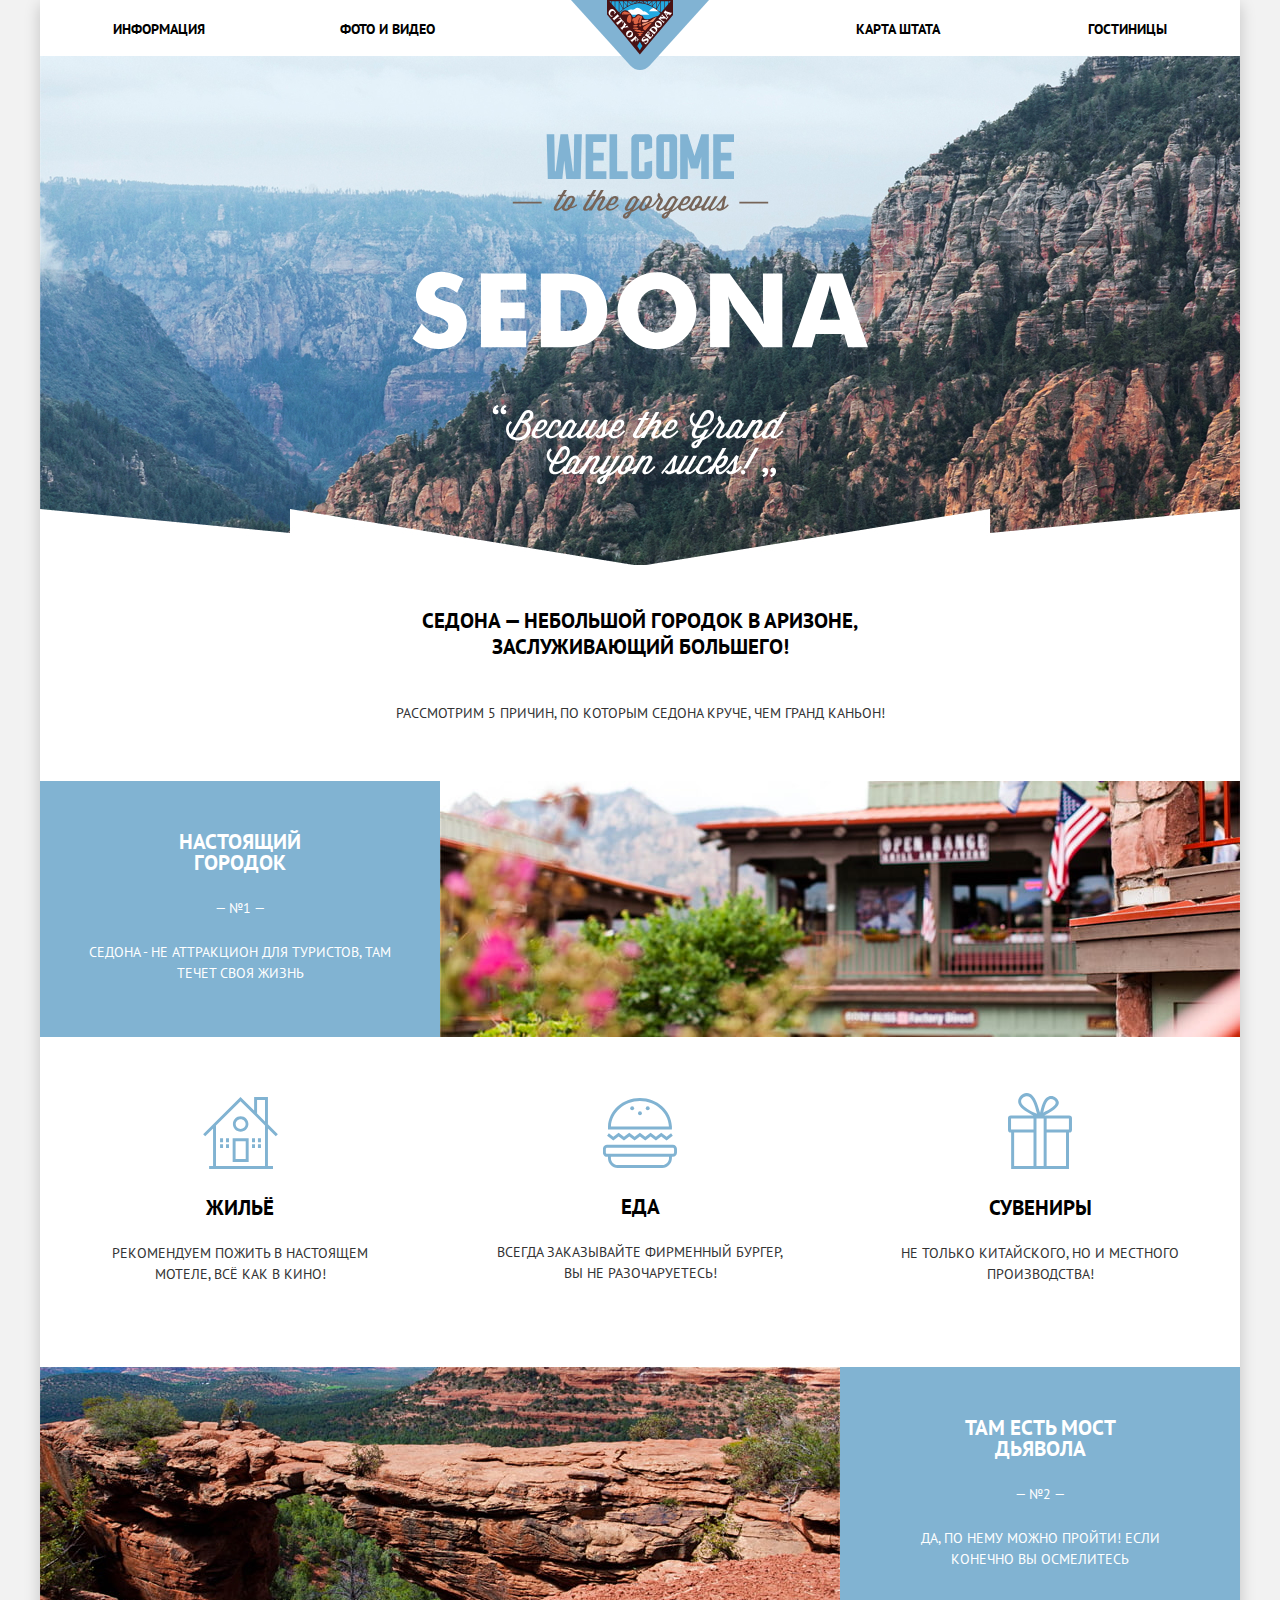
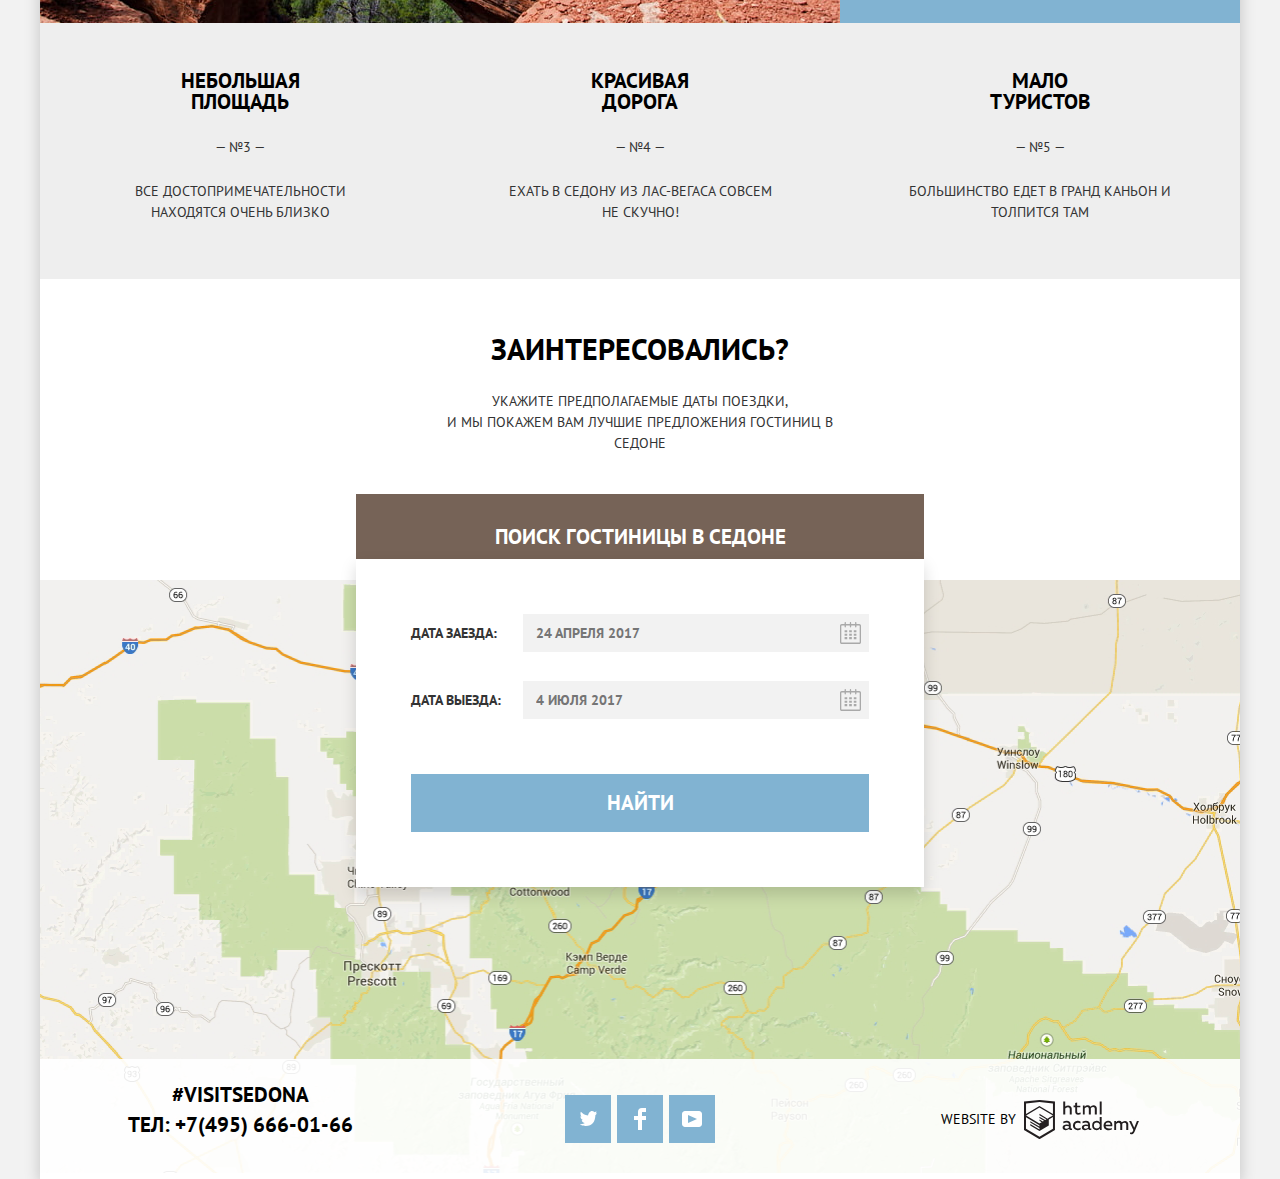
==== index.html @ 5bcd945a "Разметил сетки на hotels.html" ====
<!DOCTYPE html>
<html lang="ru">
<head>
  <meta charset="utf-8">
  <title>HTML Academy: Седона</title>
  <link href="https://fonts.googleapis.com/css2?family=PT+Sans:wght@400;700&display=swap" rel="stylesheet">
  <link rel="stylesheet" href="css/normalize.css">
  <link rel="stylesheet" href="css/style.css">
  <!-- Добавить важные, ключевые слова и краткое описание -->
</head>
<body class="page">
  <div class="page-body">
    <header class="main-header">
      <nav class="main-navigation">
        <a class="main-header-logo" aria-label="Логотип Sity of Sedona" title="Вы уже на этой странице">
          <img src="img/svg/logo-sedona.svg" width="138" height="70" alt="Логотип Sity of Sedona">
        </a>
        <ul class="site-navigation">
          <li><a href="blank.html">Информация</a></li>
          <li><a href="blank.html">Фото и видео</a></li>
          <li><a href="blank.html">Карта штата</a></li>
          <li><a href="hotels.html">Гостиницы</a></li>
        </ul>
      </nav>
    </header>
    <main>
      <h1 class="visually-hidden">Городок Седона</h1>
      <div class="title">
        <img src="img/svg/intro-welcome.svg" width="457" height="351" alt="Надпись Welcome to Sedona">
      </div>
      <section class="features">
        <div class="features-title">
          <h2>Седона — небольшой городок в Аризоне, заслуживающий большего!</h2>
          <p>Рассмотрим 5 причин, по которым Седона круче, чем гранд каньон!</p>
        </div>
        <ul class="advantages-list">
          <li class="advantages-item-1-with-feature">
            <div class="blue-background">
              <h3>Настоящий городок</h3>
              <p>— №1 —</p>
              <p>Седона - не аттракцион для туристов, там течет своя жизнь</p>
            </div>
            <img src="img/foto-sedona.jpg" width="800" height="256" alt="Фото Sity of Sedona">
            <ul class="feature-list">
              <li class="feature-item">
                <div class="housing"></div>
                <h4>Жильё</h4>
                <p>Рекомендуем пожить в настоящем мотеле, всё как в кино!</p>
              </li>
              <li class="feature-item">
                <div class="meal"></div>
                <h4>Еда</h4>
                <p>Всегда заказывайте фирменный бургер, вы не разочаруетесь!</p>
              </li>
              <li class="feature-item">
                <div class="souvenir"></div>
                <h4>Сувениры</h4>
                <p>Не только китайского, но и местного производства!</p>
              </li>
            </ul>
          </li>
          <li class="advantages-item-1">
            <img src="img/bridge-of-the-devil.jpg" width="800" height="256" alt="Фото Моста дьявола">
            <div class="blue-background">
              <h3>Там есть Мост дьявола</h3>
              <p>— №2 —</p>
              <p>Да, по нему можно пройти! Если конечно вы осмелитесь</p>
            </div>
          </li>
          <li class="advantages-item-2">
            <h3>Небольшая площадь</h3>
            <p>— №3 —</p>
            <p>Все достопримечательности находятся очень близко</p>
          </li>
          <li class="advantages-item-2">
            <h3>Красивая дорога</h3>
            <p>— №4 —</p>
            <p>Ехать в Седону из Лас-Вегаса совсем не скучно!</p>
          </li>
          <li class="advantages-item-2">
            <h3>Мало туристов</h3>
            <p>— №5 —</p>
            <p>Большинство едет в гранд каньон и толпится там</p>
          </li>
        </ul>
      </section>
      <div class="search">
        <div class="title-search">
          <h2>Заинтересовались?</h2>
          <p>Укажите предполагаемые даты поездки,<br>
          и мы покажем вам лучшие предложения гостиниц в Седоне</p>
          <button class="button-brown" type="button">Поиск гостиницы в Седоне</button>
        </div>
        <h3 class="visually-hidden"> Форма поиска гостиницы в Седоне</h3>
        <form class="search-form" action="https://echo.htmlacademy.ru" method="get">
          <div class="search-item-full-width">
            <label for="date-come">Дата заезда:</label>
            <div class="input-date">
              <input type="text" name="date-come" id="date-come" placeholder="24 апреля 2017">
              <button class="calendar-icon" type="button">
                <span class="visually-hidden">Выбор даты на календаре</span>
                <svg width="21" height="22" viewBox="0 0 21 22"><path fill="#A9A9A9" d="M19.251 2.025h-2.845V.648c0-.381-.294-.689-.656-.689-.363 0-.656.308-.656.689v1.377h-3.938V.648c0-.381-.294-.689-.655-.689-.363 0-.657.308-.657.689v1.377H5.906V.648c0-.381-.294-.689-.656-.689-.363 0-.657.308-.657.689v1.377H1.75C.784 2.025 0 2.847 0 3.862v16.302C0 21.179.784 22 1.75 22h17.501c.966 0 1.749-.821 1.749-1.836V3.862c0-1.015-.783-1.837-1.749-1.837zm.437 18.139a.448.448 0 0 1-.437.459H1.75a.45.45 0 0 1-.438-.459V3.862a.45.45 0 0 1 .438-.459h2.844v1.378c0 .381.294.689.657.689.362 0 .656-.308.656-.689V3.403h3.938v1.378c0 .381.294.689.657.689.361 0 .655-.308.655-.689V3.403h3.938v1.378c0 .381.293.689.656.689.362 0 .656-.308.656-.689V3.403h2.845c.241 0 .437.206.437.459v16.302z"/><path fill="#A9A9A9" d="M4.594 8.225h2.625v2.066H4.594zM4.594 11.668h2.625v2.067H4.594zM4.594 15.112h2.625v2.066H4.594zM9.188 15.112h2.625v2.066H9.188zM9.188 11.668h2.625v2.067H9.188zM9.188 8.225h2.625v2.066H9.188zM13.781 15.112h2.625v2.066h-2.625zM13.781 11.668h2.625v2.067h-2.625zM13.781 8.225h2.625v2.066h-2.625z"/></svg>
              </button>
            </div>
          </div>
          <div class="search-item-full-width">
            <label for="date-ride">Дата выезда:</label>
            <div class="input-date">
              <input type="text" name="date-ride" id="date-ride" placeholder="4 июля 2017">
              <button class="calendar-icon calendar-icon-down" type="button">
                <span class="visually-hidden">Выбор даты на календаре</span>
                <svg width="21" height="22" viewBox="0 0 21 22"><path fill="#A9A9A9" d="M19.251 2.025h-2.845V.648c0-.381-.294-.689-.656-.689-.363 0-.656.308-.656.689v1.377h-3.938V.648c0-.381-.294-.689-.655-.689-.363 0-.657.308-.657.689v1.377H5.906V.648c0-.381-.294-.689-.656-.689-.363 0-.657.308-.657.689v1.377H1.75C.784 2.025 0 2.847 0 3.862v16.302C0 21.179.784 22 1.75 22h17.501c.966 0 1.749-.821 1.749-1.836V3.862c0-1.015-.783-1.837-1.749-1.837zm.437 18.139a.448.448 0 0 1-.437.459H1.75a.45.45 0 0 1-.438-.459V3.862a.45.45 0 0 1 .438-.459h2.844v1.378c0 .381.294.689.657.689.362 0 .656-.308.656-.689V3.403h3.938v1.378c0 .381.294.689.657.689.361 0 .655-.308.655-.689V3.403h3.938v1.378c0 .381.293.689.656.689.362 0 .656-.308.656-.689V3.403h2.845c.241 0 .437.206.437.459v16.302z"/><path fill="#A9A9A9" d="M4.594 8.225h2.625v2.066H4.594zM4.594 11.668h2.625v2.067H4.594zM4.594 15.112h2.625v2.066H4.594zM9.188 15.112h2.625v2.066H9.188zM9.188 11.668h2.625v2.067H9.188zM9.188 8.225h2.625v2.066H9.188zM13.781 15.112h2.625v2.066h-2.625zM13.781 11.668h2.625v2.067h-2.625zM13.781 8.225h2.625v2.066h-2.625z"/></svg>
              </button>
            </div>
          </div>
         <!--  <div class="search-item-half-width">
            <label for="quantity-adults">Взрослые:</label>
            <div class="input-quantity final">
              <button type="button">
                <span class="visually-hidden">Уменьшение значения на единицу</span>
                <svg width="12" height="3" viewBox="0 0 12 3" fill="none"><rect width="12" height="3" fill="#A9A9A9"/>
                </svg>
              </button>
              <input type="text" name="quantity-adults" id="quantity-adults" value="2">
              <button type="button">
                <span class="visually-hidden">Увеличение значения на единицу</span>
                <svg width="11" height="11" viewBox="0 0 11 11" fill="none"><path fill-rule="evenodd" clip-rule="evenodd" d="M4.23086 6.76932V11H6.76932V6.76932H11V4.23086H6.76932V0H4.23085V4.23086H0V6.76932H4.23086Z" fill="#A9A9A9"/>
                </svg>
              </button>
            </div>
          </div>
          <div class="search-item-half-width">
            <label class="right" for="quantity-children">Дети:</label>
            <div class="input-quantity">
              <button type="button">
                <span class="visually-hidden">  Уменьшение значения на единицу</span>
                 <svg width="12" height="3" viewBox="0 0 12 3" fill="none"><rect width="12" height="3" fill="#A9A9A9"/>
                </svg>
              </button>
              <input type="text" name="quantity-children" id="quantity-children" value="0">
              <button type="button">
                <span class="visually-hidden">Увеличение значения на единицу</span>
                <svg width="11" height="11" viewBox="0 0 11 11" fill="none"><path fill-rule="evenodd" clip-rule="evenodd" d="M4.23086 6.76932V11H6.76932V6.76932H11V4.23086H6.76932V0H4.23085V4.23086H0V6.76932H4.23086Z" fill="#A9A9A9"/>
                </svg>
              </button>
            </div>
          </div> -->
          <button class="button-blue" type="submit">Найти</button>
        </form>
      </div>
      <div class="map">
        <img src="img/map.png" width="1200" height="594" alt="Блок карты">
        <!--Сделать карту интерактивной позднее-->
      </div>
    </main>
    <footer class="main-footer above-map">
      <section class="footer-contacts">
        <h2 class="visually-hidden">Телефон</h2>
        <p>
          <a aria-label="хештег" href="blank.html">#visitsedona</a><br>
          <a href="tel:+74956660166" aria-label="телефон">Тел: +7(495) 666-01-66</a>
        </p>
      </section>
      <section class="footer-social">
        <h2 class="visually-hidden">Ссылки на соцсети</h2>
        <ul>
          <li>
            <a class="social-button" href="blank.html" target="_blank">
              <span class="visually-hidden">Твиттер</span>
              <svg class="twitter" width="17" height="15" viewBox="0 0 17 15"><path fill="#FFFFFF" d="M10.95.144c1.685-.496 2.984.27 3.577 1.179.673-.231 1.331-.481 2.011-.708a2.345 2.345 0 0 1-.857 1.768c.685.17 1.304-.491 1.304-.491-.169 1-1.006 1.788-1.563 2.024-.231 6.75-3.175 11.217-10.077 11.082h-.446c-.41 0-4.164-.46-4.898-1.887 2.271.196 3.893-.422 4.693-1.177-.96-.3-2.679-.477-2.979-2.95.349.106.564.228 1.19.119C1.705 8.247.374 7.53.448 5.33c.285.328 1.067.536 1.34.472C1.085 5.561-.182 2.442.894.85c1.818 1.854 3.735 3.606 7.152 3.773C8.254 2.33 9.183.793 10.95.144z"/></svg>
            </a>
          </li>
          <li>
            <a class="social-button" href="blank.html" target="_blank">
              <span class="visually-hidden">Фэйсбук</span>
              <svg class="fb" width="12" height="22" viewBox="0 0 12 22"><path fill="#FFFFFF" d="M12 4V0H8a4 4 0 0 0-4 4v4H0v4h4v10h4V12h4V8H8V4h4z"/></svg>
            </a>
          </li>
          <li>
            <a class="social-button" href="blank.html" target="_blank">
              <span class="visually-hidden">Ютуб</span>
              <svg class="youtube" width="20" height="16" viewBox="0 0 20 16"><path fill="#FFFFFF" d="M17 0H3C1.35 0 0 1.35 0 3v10c0 1.65 1.35 3 3 3h14c1.65 0 3-1.35 3-3V3c0-1.65-1.35-3-3-3zM6.027 11.998V4.002L15.014 8l-8.987 3.998z"/></svg>
            </a>
          </li>
        </ul>
      </section>
      <p class="footer-copyright">
        Website by
        <a href="https://htmlacademy.ru/intensive/htmlcss" target="_blank" aria-label="Перейти на сайт htmlacademy">
          <!-- <img src="img/svg/logo-htmlacademy.svg" width="115" height="41" alt="Логотип htmlacademy"> -->
          <svg id="Layer_1" data-name="Layer 1" viewBox="0 0 108.08 36.85"><title>logo-htmlacademy-small1</title><path d="M44.61,26.88a2,2,0,0,0,.55-0.1v1.33a3.25,3.25,0,0,1-1.18.21,1.67,1.67,0,0,1-1.67-1,4.84,4.84,0,0,1-3.14,1.08c-1.51,0-2.91-.83-2.91-2.55,0-2.13,2-2.79,3.71-2.79a11.08,11.08,0,0,1,2.17.25v-0.3c0-1-.76-1.77-2.19-1.77a7.42,7.42,0,0,0-3,.64v-1.7a10.21,10.21,0,0,1,3.19-.55c2.36,0,3.81,1.12,3.81,3.65v3a0.54,0.54,0,0,0,.49.59h0.17Zm-6.44-1.13A1.35,1.35,0,0,0,39.63,27h0.11a3.39,3.39,0,0,0,2.41-1V24.58a9.72,9.72,0,0,0-1.81-.21c-1,0-2.16.33-2.16,1.38h0Zm12.36-6.11a5,5,0,0,1,2.57.64V22a4.08,4.08,0,0,0-2.3-.7,2.75,2.75,0,1,0,0,5.49,5,5,0,0,0,2.43-.64v1.71a6.27,6.27,0,0,1-2.76.57A4.21,4.21,0,0,1,46,24.51q0-.21,0-0.41a4.32,4.32,0,0,1,4.18-4.46h0.38Zm12.17,7.24a2,2,0,0,0,.55-0.1v1.33a3.25,3.25,0,0,1-1.18.21,1.67,1.67,0,0,1-1.67-1,4.84,4.84,0,0,1-3.14,1.08c-1.51,0-2.91-.83-2.91-2.55,0-2.13,2-2.79,3.71-2.79a11.08,11.08,0,0,1,2.17.25v-0.3c0-1-.76-1.77-2.19-1.77a7.42,7.42,0,0,0-3,.64v-1.7a10.21,10.21,0,0,1,3.19-.55c2.36,0,3.81,1.12,3.81,3.65v3a0.54,0.54,0,0,0,.49.59h0.17Zm-6.44-1.13A1.35,1.35,0,0,0,57.73,27h0.11a3.39,3.39,0,0,0,2.41-1V24.58a9.72,9.72,0,0,0-1.81-.21c-1.06,0-2.16.33-2.16,1.38h0ZM73,16V28.2H71.35V26.88a3.88,3.88,0,0,1-3.19,1.54,4.4,4.4,0,0,1,0-8.78,3.81,3.81,0,0,1,3,1.3V16H73Zm-4.53,5.22a2.76,2.76,0,1,0,0,5.52A2.86,2.86,0,0,0,71.15,25V23A2.91,2.91,0,0,0,68.49,21.27ZM79,19.64c3.31,0,4.46,2.68,3.92,5.09H76.7c0.21,1.5,1.67,2.11,3.19,2.11a6.11,6.11,0,0,0,2.64-.59v1.6a7.14,7.14,0,0,1-3,.57C77,28.42,74.78,27,74.78,24a4.18,4.18,0,0,1,4-4.39H79Zm0.09,1.54a2.28,2.28,0,0,0-2.44,2.1v0.06H81.3A2,2,0,0,0,79.13,21.18Zm5.73,7V19.87h1.65v1a3.81,3.81,0,0,1,2.78-1.27A2.86,2.86,0,0,1,91.89,21a4.12,4.12,0,0,1,2.91-1.33A3.06,3.06,0,0,1,98,23V28.2h-1.9V23.05a1.59,1.59,0,0,0-1.42-1.75H94.42a2.8,2.8,0,0,0-2.07,1.12V28.2h-1.9V23.05A1.59,1.59,0,0,0,89,21.31H88.8a3,3,0,0,0-2.21,1.29v5.63H84.86Zm21.31-8.33h1.9l-3.91,9.46c-0.9,2.17-2.09,2.86-3.35,2.86a4.76,4.76,0,0,1-1.1-.14V30.46a2.86,2.86,0,0,0,.85.12c0.9,0,1.58-.64,2.07-1.9l0.17-.42-4-8.4h2l2.86,6.29ZM38.73,1.46V6.22a3.81,3.81,0,0,1,2.7-1.14,3.25,3.25,0,0,1,3.44,3.4v5.15H43V8.72a1.81,1.81,0,0,0-1.61-2h-0.3a2.93,2.93,0,0,0-2.32,1.39v5.52h-1.9V1.46h1.9ZM49.94,2.31v3h3V6.91h-3v3.81c0,1.1.5,1.46,1.58,1.46a4.49,4.49,0,0,0,1.69-.33v1.6A6.8,6.8,0,0,1,51,13.8a2.55,2.55,0,0,1-2.86-2.74V6.89H46.58V5.26h1.5V2.74Zm5.4,11.31V5.28H57v1A3.81,3.81,0,0,1,59.77,5a2.86,2.86,0,0,1,2.6,1.33A4.12,4.12,0,0,1,65.28,5,3.06,3.06,0,0,1,68.44,8.4v5.21h-1.9V8.46a1.59,1.59,0,0,0-1.42-1.75H64.89a2.8,2.8,0,0,0-2.07,1.12v5.78h-1.9V8.46A1.59,1.59,0,0,0,59.5,6.71H59.27A3,3,0,0,0,57.06,8v5.63H55.34ZM71.17,1.45H73V13.6H71.17V1.45ZM14.71,0H14.55L0,1.54V28.21l14.55,8.66,14.55-8.66V1.54Zm12.5,27.1L14.55,34.64,1.9,27.12V16.18l12.59,7.5V25L5.86,19.9v1.31l8.68,5.21v1.39L5.87,22.65V24l8.68,5.21,8.75-5.24V18.31L27.2,16V27.12Zm0-12.53-3.48,2-1.6,1L14.51,13v1.31L21,18.23H21l-0.14.09-1,.54-5.37-3.2V17l4.24,2.52-1,.67-3.2-1.9v1.31l2.1,1.24L14.5,22.1,2,14.65,14.51,7.11Zm0-1.32L14.49,5.76,1.91,13.25v-10L14.56,1.92,27.21,3.25v10h0Z" transform="translate(0 -0.02)" fill="#231f20"/></svg>
        </a>
      </p>
    </footer>
  </div>
</body>
</html>
---- css/style.css ----
/* Variables */

:root {
  --basic-white: #FFFFFF;
  --basic-blue-light: #81B3D2;
  --basic-light: #EEEEEE;
  --basic-brown-light: #766357;
  --basic-extra-light: #F2F2F2;
  --basic-light-brown: #E5E5E5;
  --basic-black: #000000;
  --basic-black-opacity: rgba(0, 0, 0, 0.3);
  --basic-dark: #333333;
  --basic-grey: #666666;
  --special-brown: #CACACA;
  --special-blue: #669EC0;
  --special-blue-dark: #5496BD;
  --special-brown: #604E43;
  --special-brown-dark: #503E33;
  --special-extra-light: #EBEBEB;
  --special-grey: #A9A9A9;
}

/* Global */

html {
  height: 100%;
}

body {
  min-width: 1200px;
  margin: 0;
  text-transform: uppercase;
  font-family:"PT Sans", "Arial", sans-serif;
  font-weight: 400;
  font-size: 14px;
  line-height: 21px;
  color: var(--basic-dark);
  background-color: var(--basic-extra-light);
}

img {
  max-width: 100%;
  height: auto;
}

a {
  text-decoration: none;
}

/**, *::before, *::after {
  box-sizing: border-box;
  }*/  /* Пока не применять*/

  /*Скрытые заголовки и скрытые описания ссылок*/

  .visually-hidden {
    position: absolute;
    width: 1px;
    height: 1px;
    margin: -1px;
    border: 0;
    padding: 0;
    clip: rect(0 0 0 0);
    overflow: hidden;
  }

  /* Grid */

  .page {
    height: 100%;
  }

  .page-body {
    box-shadow: 0px 5px 15px rgba(0, 1, 1, 0.2);
    width: 1200px;
    margin: 0 auto;
    min-height: 100%;
    display: grid;
    grid-template-rows: min-content 1fr min-content;
    align-content: start;
    background-color: var(--basic-white);
    /*тень добавить*/
  }


  /*index.html*/


  /* Main header */

  .main-header {
  /*outline: 5px solid rgba(0, 255, 0, 0.3);
  outline-offset: -5px;*/
}

/* Main navigation*/

.main-navigation {
  line-height: 26px;
  font-weight: 700;
  position: relative;
}

/* Logo */

.main-header-logo {
  position: absolute;
  left: 50%;
  margin-left: -69px;
  top: 0;
  width: 138px;
  height: 70px;
  overflow: hidden;
  /*outline: 5px solid rgba(255, 0, 0, 0.3);
  outline-offset: -5px;*/
}

.site-navigation {
  display: flex;
  margin: 0;
  padding: 0;
  min-height: 56px;
  /*outline: 5px solid rgba(0, 255, 255, 0.3);
  outline-offset: -5px;*/
  list-style: none;
}

.site-navigation li {
  width: 300px;
  padding-top: 16px;
}

.site-navigation li:nth-child(3),
.site-navigation li:nth-child(4) {
  text-align: right;
}

.site-navigation li:nth-child(1) {
  box-sizing: border-box;
  padding-left: 73px;
}

.site-navigation li:nth-child(4) {
  box-sizing: border-box;
  padding-right: 73px;
}

.site-navigation a:not([href]) {
  color: var(--basic-brown-light);
  cursor: default;
}

.site-navigation a {
  font: inherit;
  color: var(--basic-black);
}

.site-navigation a:hover[href],
.site-navigation a:focus {
  color: var(--basic-blue-light);
}

.site-navigation a:active {
  color: var(--basic-black);
  opacity: 0.3;
}


/*blank-page*/

.main-blank-page {
  padding-top: 50px;
}

.main-blank-page h1 {
  width: 400px;
  margin: 0 auto;
  text-align: center;
}


/*Title*/

.title {
  /*outline: 5px solid rgba(0, 255, 0, 0.3);
  outline-offset: -5px;*/
  height: 431px; /*509-78=431*/
  text-align: center;
  padding-top: 78px;
  background-color: var(--basic-light);
  /*background-image:  url("../img/svg/intro-mask.svg"),
  url("../img/background-photo-1.jpg");
  background-position: 0 452px, 0 0;
  background-repeat: no-repeat, no-repeat;*/
  background-image: url("../img/background-photo-1_.jpg");
  background-position: 0 0;
  background-repeat: no-repeat;
}

/*Features*/

.features h2 {
  width: 470px;
  margin: 0 auto;
  text-align: center;
  margin-bottom: 40px;
  font-weight: 700;
  font-size: 21px;
  line-height: 26px;
  color: var(--basic-black);
}

.features-title p {
  text-align: center;
  width: 520px;
  margin: 0 auto;
  line-height: 26px;
}

.features-title {
  min-height: 173px;
  /*outline: 5px solid rgba(0, 255, 0, 0.3);
  outline-offset: -5px;*/
  padding-top: 43px;
}

ul.advantages-list {
  display: flex;
  flex-wrap: wrap;
  margin: 0;
  padding: 0;
  /*outline: 5px solid rgba(0, 255, 0, 0.3);
  outline-offset: -5px;*/
  list-style: none;
}

ul.feature-list {
  display: grid;
  grid-template-columns: 400px 400px 400px;
  /*column-gap: 121px;*/
  /*outline: 5px solid rgba(255, 0, 0, 0.3);
  outline-offset: -5px;*/
  margin: 0;
  padding: 0;
  list-style: none;
}

div.blue-background {
  padding-top: 50px;
  width: 400px;
  background-color: var(--basic-blue-light);
}

.blue-background h3 {
  width: 160px;
  margin: 0 auto;
  margin-bottom: 25px;
  text-align: center;
  font-weight: 700;
  font-size: 21px;
  color: var(--basic-white);
}

.blue-background p {
  width: 305px;
  margin: 0 auto;
  text-align: center;
  color: var(--basic-white);
}

.blue-background p:nth-child(2) {
  margin-bottom: 23px;
}

div.housing {
  margin: 0 auto;
  margin-top: 5px;
  width: 75px;
  height: 72px;
  background-image: url("../img/svg/icon-1.svg");
  background-position: center center;
  background-repeat: no-repeat;
}

div.meal {
  margin: 0 auto;
  margin-top: 6px;
  width: 75px;
  height: 70px;
  background-image: url("../img/svg/icon-3.svg");
  background-position: center center;
  background-repeat: no-repeat;
}

div.souvenir {
  margin: 0 auto;
  width: 64px;
  height: 77px;
  background-image: url("../img/svg/icon-2.svg");
  background-position: center center;
  background-repeat: no-repeat;
}

.feature-item h4 {
  width: 300px;
  text-align: center;
  margin: 28px auto 25px auto;
  font-weight: 700;
  font-size: 21px;
  color: var(--basic-black);
}

.feature-item p {
  width: 300px;
  text-align: center;
  margin: 0 auto;
}

.feature-item {
  padding-top: 55px;
  min-height: 275px;
  /*padding: 55px 0 82px 0;*/
  /*outline: 5px solid rgba(0, 0, 255, 0.3);
  outline-offset: -5px;*/
}

.advantages-item-2 h3 {
  width: 140px;
  margin: 0 auto;
  margin-bottom: 25px;
  text-align: center;
  font-weight: 700;
  font-size: 21px;
  color: var(--basic-black);
}

.advantages-item-2 p {
  width: 270px;
  margin: 0 auto;
  text-align: center;
}

.advantages-item-2 p:nth-child(2) {
  margin-bottom: 23px;
}

.advantages-item-1 {
  display: flex;
  /*outline: 5px solid rgba(0, 255, 255, 0.3);
  outline-offset: -5px;*/
}

.advantages-item-1-with-feature{
  display: flex;
  flex-wrap: wrap;
  /*outline: 5px solid rgba(0, 255, 255, 0.3);
  outline-offset: -5px;*/
}

.advantages-item-2 {
  padding-top: 47px;
  min-height: 209px; /*256-47=209*/
  width: 400px;
  background-color: var(--basic-light);
  /*outline: 5px solid rgba(0, 255, 255, 0.3);
  outline-offset: -5px;*/
}

/*Search*/

.search {
  position: relative;
  background-color:
}

.title-search {
  padding-top: 58px;
  /*outline: 5px solid rgba(0, 255, 0, 0.3);
  outline-offset: -5px;*/
}

.title-search h2 {
  width: 440px;
  margin: 0 auto;
  text-align: center;
  margin-bottom: 30px;
  font-weight: 700;
  font-size: 30px;
  line-height: 24px;
  color: var(--basic-black);
  text-align: center;
}

.title-search p {
  width: 440px;
  margin: 0 auto;
  text-align: center;
  margin-bottom: 40px;
}

/* Button */
/*Проставить кнопкам классы *button button-brown text full-width*
после прохождения лекции о сетках*/

.button-brown {
  display: block;
  border: none;
  box-sizing: border-box;
  width: 568px;
  padding: 30px 20px 30px 20px;
  margin: 0 auto;
  font: inherit;
  font-size: 21px;
  line-height: 26px;
  font-weight: 700;
  color: var(--basic-white);
  text-align: center;
  text-transform: uppercase;
  background-color: var(--basic-brown-light);
}

.button-brown:hover,
.button-brown:focus {
  background-color: var(--special-brown);
}

.button-brown:active {
  background-color: var(--special-brown-dark);
  color: #888888;
}

.button-blue {
  display: block;
  border: none;
  box-sizing: border-box;
  width: 458px;
  padding: 16px 20px 16px 20px;
  margin: 55px auto;
  font: inherit;
  font-weight: 700;
  font-size: 21px;
  line-height: 26px;
  color: var(--basic-white);
  text-align: center;
  text-transform: uppercase;
  background-color: var(--basic-blue-light);
 /* outline: 5px solid rgba(0, 255, 0, 0.3);
 outline-offset: -5px;*/
}

.button-blue:hover,
.button-blue:focus {
  background-color: var(--special-blue);
}

.button-blue:active {
  background-color: var(--special-blue-dark);
  color: #888888;
}

/*form */

.search-form {
  display: flex;
  /*flex-direction: column;*/
  flex-wrap: wrap;
  box-sizing: border-box;
  width: 568px;
  background-color: var(--basic-white);
  box-shadow: 0px 7px 15px rgba(0, 1, 1, 0.15);
  position: absolute;
  top: 280px;
  left: 316px;
  /*outline: 5px solid rgba(0, 255, 0, 0.3);
  outline-offset: -5px;*/
}

.search-form label {
  display: block;
  width: 112px;
  margin-left: 55px;
  font-weight: 700;
  line-height: 26px;
  color: var(--basic-dark);
}

label.right {
  margin-left: 6px;
}

.search-item-half-width:nth-child(2)  /*????*/ label {
  width: 118px;
  margin-left: 0px;
}

div.input-date {
  display: flex;

  box-sizing: border-box;
  width: 346px;
  margin-right: 55px;
}

div.input-quantity {
  box-sizing: border-box;
  width: 114px;
  margin-right: 55px;
}

div.final {
  margin-right: 0px;
}


.input-date input {
  box-sizing: border-box;
  padding: 0 0 0 13px;
  /*display: block;*/
  width: 308px;
  /*outline: 5px solid rgba(0, 255, 0, 0.3);
  outline-offset: -5px;*/
}

.input-date input,
.input-quantity input {
  min-height: 38px;
  font: inherit;
  text-transform: uppercase;
  font-weight: 700;
  line-height: 26px;
  color: var(--basic-black);
  border: none;
  background-color: var(--basic-extra-light);
}

.search-item-full-width {
  width: 568px;
  display: flex;
  align-items: baseline;
  /*outline: 5px solid rgba(0, 255, 0, 0.3);
  outline-offset: -5px;*/
}

.search-item-full-width:nth-child(1) input {
  margin-top: 55px;
  margin-bottom: 29px;
}

.search-item-full-width:nth-child(2) input {
  /*margin-bottom: 30px;*/
}

.search-item-half-width {
  display: flex;
  align-items: baseline;
  outline: 5px solid rgba(0, 255, 0, 0.3);
  outline-offset: -5px;
}

.search-item-half-width:nth-child(3) {
  width: 281px;
}

.search-item-half-width:nth-child(4) {
  width: 287px;
}

/*.input-date input:hover,
.input-quantity input:hover {
  background-color: var(--special-extra-light);
}

.input-date input:focus,
.input-quantity input:focus {
  background-color: transparent;
  border: 2px solid var(--basic-light-brown);
  }*/

  .calendar-icon {
    border: transparent;
    border-color: #f2f2f2;
    box-shadow: none;

    width: 38px;
    min-height: 38px;
    margin-top: 55px;
    margin-bottom: 29px;
    border: none;
    padding: 0;
    /*outline: 5px solid rgba(0, 255, 0, 0.3);
    outline-offset: -5px;*/
    background-color: var(--basic-extra-light);

    display: flex;
    justify-content: center;
    align-items: center;
  }

  .calendar-icon:hover path,
  .calendar-icon:focus path {
    fill: #000000;
  }

  .calendar-icon:active path {
    fill: #81B3D2;
  }

  .calendar-icon-down {
    margin: 0;
    /*margin-bottom: 30px;*/
  }


  /*Map*/
  .map {
  /*outline: 5px solid rgba(0, 255, 0, 0.3);
  outline-offset: -5px;*/
}

/* Main footer */

.main-footer {
  display: flex;
  /*justify-content: space-around;*/
  /*outline: 5px solid rgba(255, 0, 0, 0.7);
  outline-offset: -5px;*/
  background-color: rgba(255, 255, 255, 0.9);
}

footer.above-map {
  margin-top: -120px;
}

/*Footer-contacts*/

.footer-contacts {
  box-sizing: border-box;
  width: 400px;
  padding: 23px 0 36px 0;
  /*outline: 5px solid rgba(0, 255, 255, 0.7);
  outline-offset: -5px;*/
}

.footer-contacts p {
  margin: 0;
  text-align: center;
  line-height: 30px;
}

.footer-contacts a {
  font-weight: 700;
  font-size: 21px;
  line-height: 26px;
  color: var(--basic-black);
}

/*Footer-social*/

.footer-social {
  box-sizing: border-box;
  width: 400px;
  /*outline: 5px solid rgba(0, 255, 0, 0.7);
  outline-offset: -5px;*/
}

.footer-social ul {
  list-style: none;
  height: 100%;
  display: flex;
  align-items: center;
  justify-content: center;
  padding: 0;
  margin: 0;
}

.footer-social li {
  margin-right: 6px;
}

.footer-social li:last-child {
  margin-right: 0;
}

a.social-button {
  display: block;
  width: 46px;
  height: 48px;
  background-color: var(--basic-blue-light);
  position: relative;
}

.social-button .twitter {
  position: absolute;
  top: 16px;
  left: 15px;
}

.social-button .fb {
  position: absolute;
  top: 13px;
  left: 17px;
}

.social-button .youtube {
  position: absolute;
  top: 16px;
  left: 13px;
}

.social-button:hover,
.social-button:focus {
  background-color: var(--special-blue);
}

.social-button:active {
  background-color: var(--special-blue-dark);
}

.social-button:active svg {
  /*fill: #FFFFFF;*/
  opacity: 0.3;
}

/*Footer-copyright*/

.footer-copyright {
  box-sizing: border-box;
  width: 400px;
  display: flex;
  justify-content: center;
  align-items: center;
  margin: 0;
  /*outline: 5px solid rgba(255, 0, 255, 0.7);
  outline-offset: -5px;*/
  font-size: 14px;
  line-height: 26px;
  color: var(--basic-black);
  text-align: center;
}

.footer-copyright a {
  display: flex;
  align-items: center;
  margin-left: 8px;

  width: 115px;
  height: 41px;
}

.footer-copyright a:hover path,
.footer-copyright a:focus path {
  fill: #81B3D2;
}

.footer-copyright a:active path {
  fill: #BDBBBC;
}


/*Замену цвета интерактивной картинки логотипа html-академии сделать,
если успею(+<img> на <svg> для этого заменить)*/

/*.footer-copyright a:hover,
.footer-copyright a:focus {
  color: var(--special-blue-dark);
}

.footer-copyright a:active {
  color: var(--special-blue-dark);
  }*/


  /*hotels.html*/

  /*filters*/

  div.filters {
    min-height: 213px;
    width: 100%;
    background-color: var(--basic-light);
    background-image: url("../img/background-filter.jpg");
    background-position: 0 0;
    background-repeat: no-repeat;
    /*background-size: 1200px 217px;*/
  }

  .filter legend {
    font: inherit;
    font-weight: 700;
    font-size: 16px;
    line-height: 21px;
    color: var(--basic-white);
  }

  .filter ul {
    font: inherit;
    list-style: none;
    color: var(--basic-white);
  }

  div.price {
    font-weight: 700;
    font-size: 16px;
    line-height: 21px;
    color: var(--basic-white);
  }

  form.filter {
    min-height: 213px;
    /* width: 100%;*/
    box-sizing: border-box;
    width: 1200px;

    display: flex;
    padding-top: 30px;

    outline: 5px solid rgba(255, 0, 0, 0.3);
    outline-offset: -5px;
  }

  .filter fieldset {
    margin: 0;
    padding: 0;
    border: 0;

    box-sizing: border-box;
    width: 137px;
  }

  .filter fieldset:nth-child(1) {
    margin-left: 72px;
    margin-right: 117px;

    outline: 5px solid rgba(0, 255, 255, 0.3);
    outline-offset: -5px;
  }

  .filter fieldset:nth-child(2) {
    margin-right: 348px;

    outline: 5px solid rgba(0, 255, 255, 0.3);
    outline-offset: -5px;
  }

  div.price-block {
    box-sizing: border-box;
    width: 317px;

    outline: 5px solid rgba(0, 255, 255, 0.3);
    outline-offset: -5px;
  }

/*Стили для кнопки задам, когда пойму, как задавать размеры
кнопкам: чтобы задать множественные классы всем кнопкам.*/

/*sort*/

div.sort {

 /* width: 100%;*/

 box-sizing: border-box;
 min-height: 90px;
 width: 1200px;
 display: flex;
 /*align-items: baseline;*/
 padding-top: 33px;
 outline: 5px solid rgba(255, 0, 0, 0.3);
 outline-offset: -5px;
}

.sort h2 {
  margin: 0;

  box-sizing: border-box;
  width: 117px;
  margin-left: 73px;
  margin-right: 46px;


  font-weight: 700;
  font-size: 21px;
  line-height: 26px;
  color: var(--basic-black);
  outline: 5px solid rgba(0, 255, 255, 0.3);
  outline-offset: -5px;
}

.sort p {
  margin: 0;

  box-sizing: border-box;
  width: 75px;
  margin-right: 40px;

  font-size: 12px;
  line-height: 18px;
  color: var(--basic-black);
  outline: 5px solid rgba(0, 255, 255, 0.3);
  outline-offset: -5px;
}

/* Breadcrumbs */

.breadcrumbs {
  list-style: none;
  margin: 0;
  padding: 0;

  box-sizing: border-box;
  width: 239px;
  margin-right: 503px;

  display: flex;

  outline: 5px solid rgba(0, 255, 255, 0.3);
  outline-offset: -5px;
}

.breadcrumbs a {
  font: inherit;
  font-size: 12px;
  line-height: 18px;
  color: var(--basic-black-opacity);
  border-bottom: 1px dashed var(--basic-blue-light);
}

.breadcrumbs-active a {
  color: var(--basic-blue-light);
  opacity: 1;
  border-bottom: none;
}

.breadcrumbs li {
  outline: 5px solid rgba(255, 0, 0, 0.3);
  outline-offset: -5px;
}

.breadcrumbs li:nth-child(1) {
  width: 49px;
  margin-right: 32px;
}

.breadcrumbs li:nth-child(2) {
  width: 49px;
  margin-right: 33px;
}

.breadcrumbs li:nth-child(3) {
  width: 76px;
}

/*Сделать, если успею:*/
/*.breadcrumbs a:hover,
.breadcrumbs a:focus {
  background-color:  ;
  }*/

  /*sort-list*/

  .sort-list {
    list-style: none;
    margin: 0;
    padding: 0;

    box-sizing: border-box;
    width: 34px;

    display: flex;

    outline: 5px solid rgba(0, 255, 255, 0.3);
    outline-offset: -5px;
  }

  .sort-list li {
    width: 11px;

    outline: 5px solid rgba(255, 0, 0, 0.3);
    outline-offset: -5px;
  }

  .sort-list li:nth-child(1) {
    margin-right: 12px;
  }

  /*Catalog*/

  .catalog-list {
    list-style: none;

    margin: 0;
    padding: 0;
  }

  .catalog-item {
    outline: 5px solid rgba(255, 0, 0, 0.3);
    outline-offset: -5px;
  }


  .catalog-item-image {
    background-color: var(--basic-light);

    margin: 0;

    height: 90px;
  }

.catalog-item-info h3 {
  margin: 0;
}

.catalog-item-info p {
  margin: 0;
}

  a.name-hotel {
    font-weight: 700;
    font-size: 21px;
    line-height: 26px;
    color: var(--basic-black);
  }

  a.name-hotel:hover,
  a.name-hotel:focus {
    color: var(--basic-blue-light);
  }

  a.name-hotel:active {
    color: var(--basic-black);
    opacity: 0.3;
  }

  .rating div {
    width: 90px;
    height: 18px;
    background-image: url("../img/svg/star.svg");
    background-repeat: space no-repeat;
    background-size: contain;
  }

  .rating .four-stars {
    width: 90px;
    height: 18px;
  }

  .rating .three-stars {
    width: 65px;
    height: 18px;
  }

  .rating .two-stars{
    width: 41px;
    height: 18px;
  }

  .rating p {
    color: var(--basic-grey);
    background-color: var(--basic-extra-light);

    margin: 0;
  }
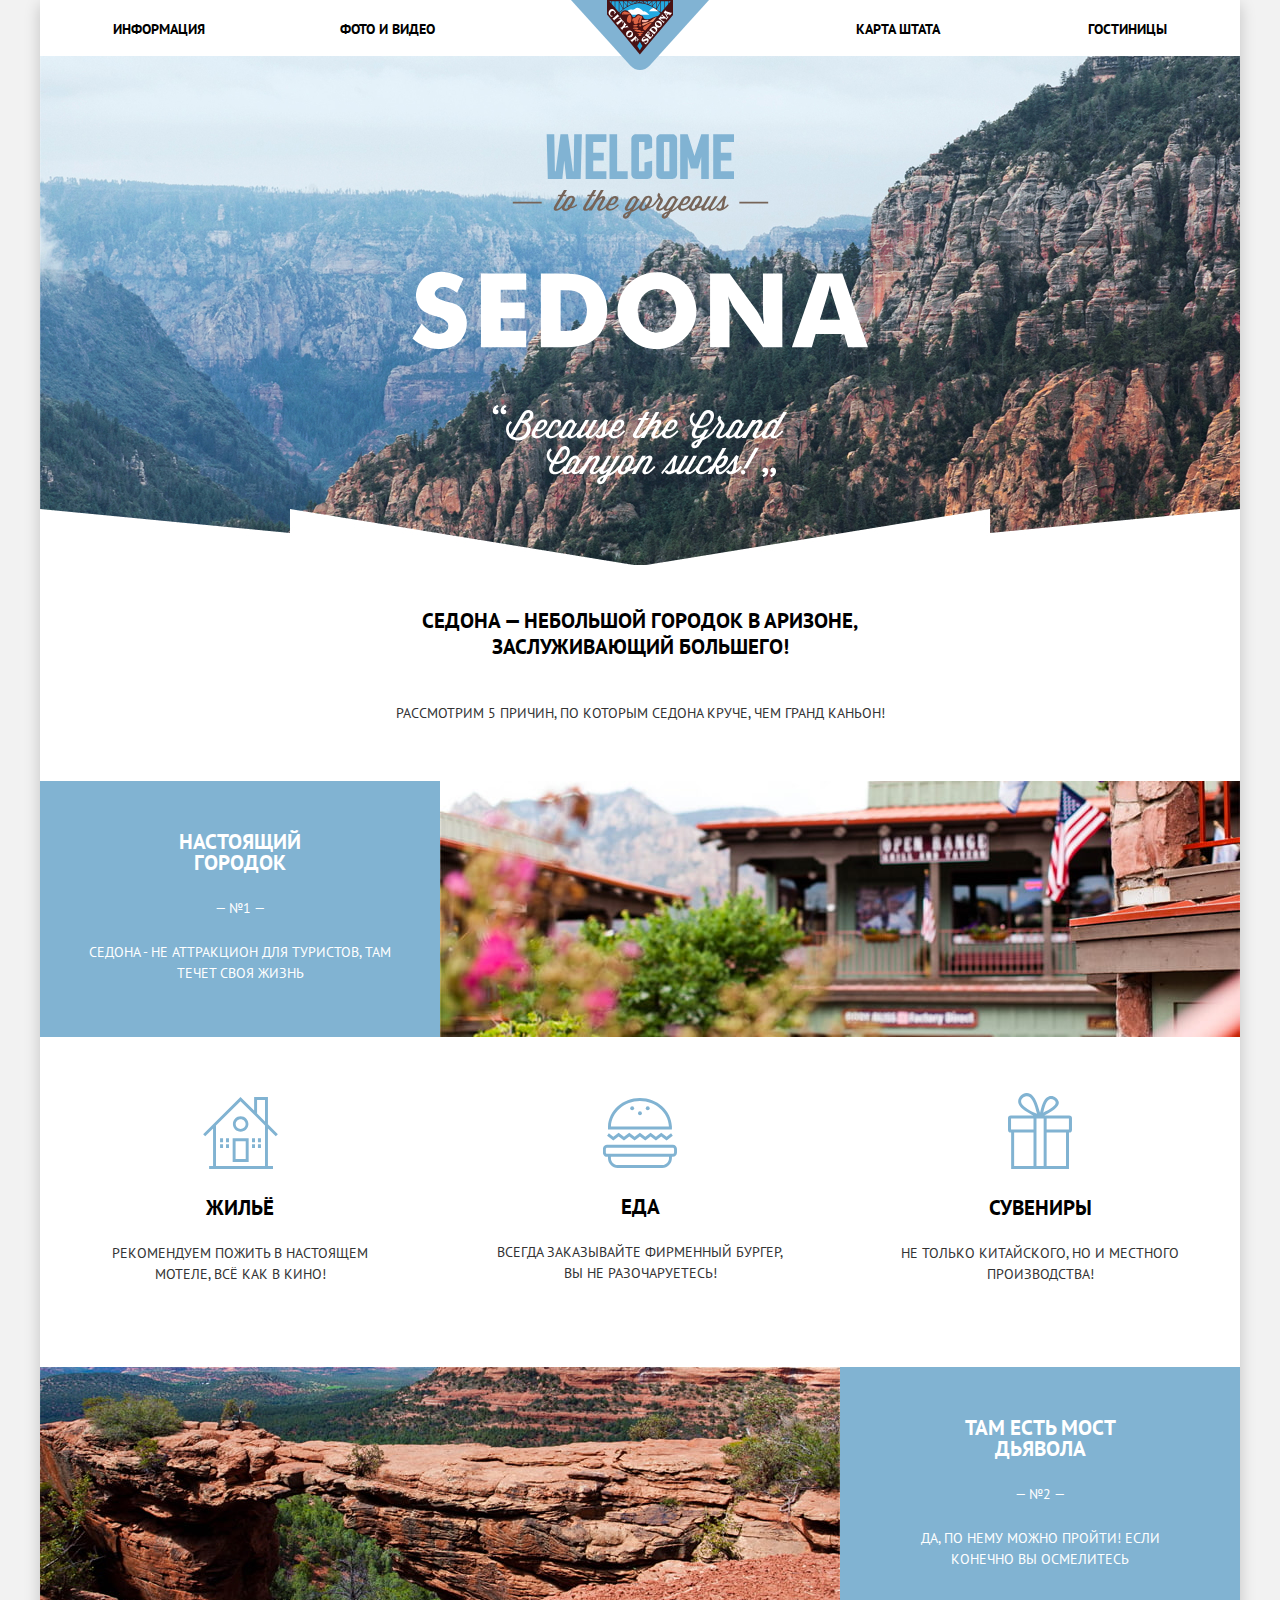
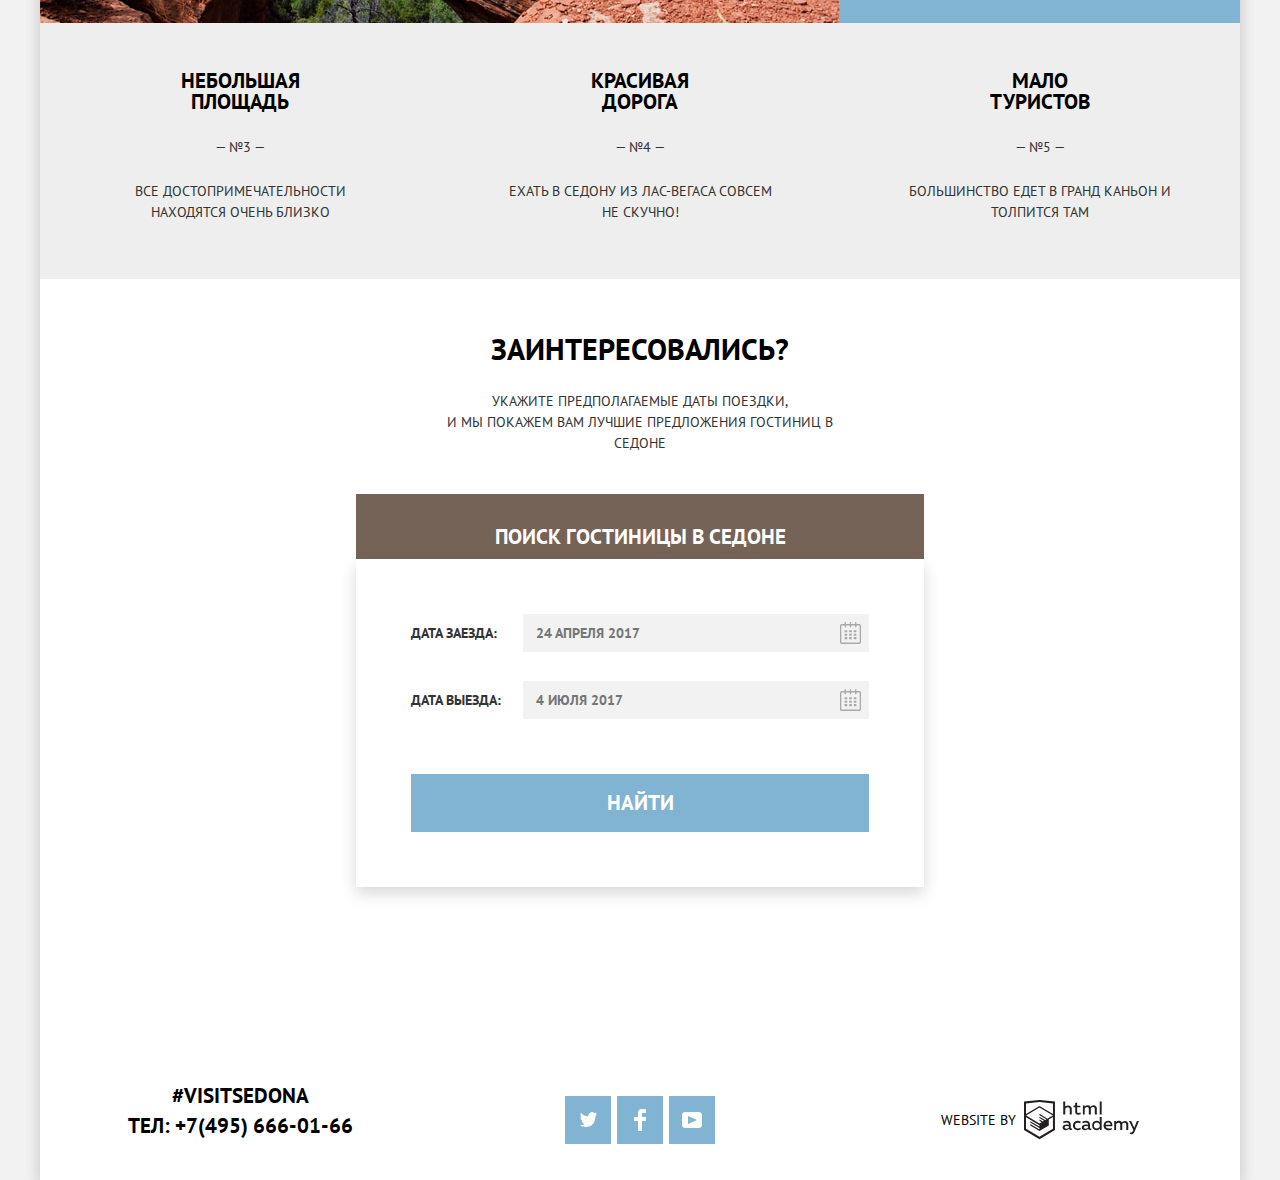
==== commit c6467ddf: "Добавил карту и кастомные чекбоксы" ====
--- a/index.html
+++ b/index.html
@@ -12,7 +12,7 @@
   <div class="page-body">
     <header class="main-header">
       <nav class="main-navigation">
-        <a class="main-header-logo" aria-label="Логотип Sity of Sedona" title="Вы уже на этой странице">
+        <a class="main-header-logo" aria-label="Логотип Sity of Sedona" title="Вы находитесь на главной странице">
           <img src="img/svg/logo-sedona.svg" width="138" height="70" alt="Логотип Sity of Sedona">
         </a>
         <ul class="site-navigation">
@@ -149,8 +149,8 @@
         </form>
       </div>
       <div class="map">
-        <img src="img/map.png" width="1200" height="594" alt="Блок карты">
-        <!--Сделать карту интерактивной позднее-->
+        <!-- <img src="img/map.png" width="1200" height="594" alt="Блок карты"> -->
+        <iframe src="https://www.google.com/maps/embed?pb=!1m10!1m8!1m3!1d5081.146024880611!2d40.1400165!3d50.4490535!3m2!1i1024!2i768!4f13.1!5e0!3m2!1sru!2sru!4v1599315563405!5m2!1sru!2sru" width="1200" height="594" allowfullscreen title="Положение городка Седона на карте"></iframe>
       </div>
     </main>
     <footer class="main-footer above-map">
--- a/css/style.css
+++ b/css/style.css
@@ -112,12 +112,19 @@
   width: 138px;
   height: 70px;
   overflow: hidden;
+
   /*outline: 5px solid rgba(255, 0, 0, 0.3);
   outline-offset: -5px;*/
 }
 
+.main-header-logo[href]:hover {
+  cursor: pointer;
+}
+
+
 .site-navigation {
   display: flex;
+  flex-wrap: wrap;
   margin: 0;
   padding: 0;
   min-height: 56px;
@@ -371,7 +378,7 @@
 
 .search {
   position: relative;
-  background-color:
+  /*background-color:*/
 }
 
 .title-search {
@@ -532,6 +539,18 @@
   color: var(--basic-black);
   border: none;
   background-color: var(--basic-extra-light);
+}
+
+.input-date input:hover,
+.input-quantity input:hover {
+  background-color: #EBEBEB;
+}
+
+.input-date input:focus,
+.input-quantity input:focus {
+  background: #FFFFFF;
+  border: 2px solid #E5E5E5;
+  padding-left: 11.5px;
 }
 
 .search-item-full-width {
@@ -758,101 +777,206 @@
 }
 
 
-/*Замену цвета интерактивной картинки логотипа html-академии сделать,
-если успею(+<img> на <svg> для этого заменить)*/
-
-/*.footer-copyright a:hover,
-.footer-copyright a:focus {
-  color: var(--special-blue-dark);
-}
-
-.footer-copyright a:active {
-  color: var(--special-blue-dark);
-  }*/
-
-
-  /*hotels.html*/
-
-  /*filters*/
-
-  div.filters {
-    min-height: 213px;
-    width: 100%;
-    background-color: var(--basic-light);
-    background-image: url("../img/background-filter.jpg");
-    background-position: 0 0;
-    background-repeat: no-repeat;
-    /*background-size: 1200px 217px;*/
-  }
-
-  .filter legend {
-    font: inherit;
-    font-weight: 700;
-    font-size: 16px;
-    line-height: 21px;
-    color: var(--basic-white);
-  }
-
-  .filter ul {
-    font: inherit;
-    list-style: none;
-    color: var(--basic-white);
-  }
-
-  div.price {
-    font-weight: 700;
-    font-size: 16px;
-    line-height: 21px;
-    color: var(--basic-white);
-  }
-
-  form.filter {
-    min-height: 213px;
-    /* width: 100%;*/
-    box-sizing: border-box;
-    width: 1200px;
-
-    display: flex;
-    padding-top: 30px;
-
-    outline: 5px solid rgba(255, 0, 0, 0.3);
-    outline-offset: -5px;
-  }
-
-  .filter fieldset {
-    margin: 0;
-    padding: 0;
-    border: 0;
-
-    box-sizing: border-box;
-    width: 137px;
-  }
-
-  .filter fieldset:nth-child(1) {
-    margin-left: 72px;
-    margin-right: 117px;
-
-    outline: 5px solid rgba(0, 255, 255, 0.3);
-    outline-offset: -5px;
-  }
-
-  .filter fieldset:nth-child(2) {
-    margin-right: 348px;
-
-    outline: 5px solid rgba(0, 255, 255, 0.3);
-    outline-offset: -5px;
-  }
-
-  div.price-block {
-    box-sizing: border-box;
-    width: 317px;
-
-    outline: 5px solid rgba(0, 255, 255, 0.3);
-    outline-offset: -5px;
-  }
-
-/*Стили для кнопки задам, когда пойму, как задавать размеры
-кнопкам: чтобы задать множественные классы всем кнопкам.*/
+/*hotels.html*/
+
+/*filters*/
+
+div.filters {
+  min-height: 213px;
+  width: 100%;
+  background-color: var(--basic-light);
+  background-image: url("../img/background-filter.jpg");
+  background-position: 0 0;
+  background-repeat: no-repeat;
+  /*background-size: 1200px 217px;*/
+}
+
+.filter legend {
+  /*margin-bottom: 24px;*/
+
+
+  font: inherit;
+  font-weight: 700;
+  font-size: 16px;
+  line-height: 21px;
+  color: var(--basic-white);
+}
+
+.filter ul {
+  padding: 0;
+  margin: 0;
+
+
+  font: inherit;
+  list-style: none;
+  color: var(--basic-white);
+}
+
+.filter-checkbox label {
+  padding-left: 40px;
+}
+
+.filter-option label {
+  position: relative;
+  display: block;
+  cursor: pointer;
+  user-select: none; /*отменяем выделение текста подписи цветом*/
+}
+
+.filter-option label::before {
+  content: "";
+  position: absolute;
+  box-sizing: border-box;
+  left: 0px;
+  top: 0px;
+  width: 23px;
+  height: 23px;
+  /*border: 2px solid #FFFFFF;
+  border-radius: 4px;*/
+  background-image: url("../img/svg/checkbox-off.svg");
+  background-repeat: no-repeat;
+  background-position: 0 0;
+}
+
+.filter-input-checkbox:checked + label::after {
+  content: "";
+  position: absolute;
+  top: 0px;
+  left: 0px;
+  width: 27px;
+  height: 23px;
+  background-image: url("../img/svg/checkbox-on.svg");
+  background-repeat: no-repeat;
+  background-position: 0 0;
+}
+
+.filter-input-checkbox:checked + label::before {
+  display: none;
+}
+
+.filter-input-checkbox:disabled + label::before {
+  background-image: url("../img/svg/checkbox-off-disabled.svg");
+  background-repeat: no-repeat;
+  background-position: 0 0;
+}
+
+.filter-input-checkbox:checked:disabled + label::after {
+  background-image: url("../img/svg/checkbox-on-disabled.svg");
+  background-repeat: no-repeat;
+  background-position: 0 0;
+}
+
+
+div.price {
+  margin-bottom: 17px;
+
+  font-weight: 700;
+  font-size: 16px;
+  line-height: 21px;
+  color: var(--basic-white);
+}
+
+.price p {
+  margin: 0;
+  margin-bottom: 10px;
+}
+
+.button-transparent {
+  padding: 0;
+  border: 0;
+  border: 2px solid #FFFFFF;
+  border-radius: 2px;
+
+  /*display: inline-block;*/
+  box-sizing: border-box;
+  width: 137px;
+  min-height: 35px;
+
+  display: flex;
+  justify-content: center;
+  align-items: center;
+
+  margin: 0 auto;
+
+  background-color: transparent;
+
+  font: inherit;
+  text-transform: uppercase;
+  font-weight: 300;
+  font-size: 14px;
+  color: #FFFFFF;
+
+  /*outline: 5px solid rgba(20, 0, 255, 0.3);
+  outline-offset: -5px;*/
+}
+
+.button-transparent:hover,
+.button-transparent:focus {
+  color: #000000;
+  background-color: #FFFFFF;
+  cursor: pointer;
+}
+
+.button-transparent:hover:active {
+  color: #FFFFFF;
+  background-color: transparent;
+  cursor: pointer;
+}
+
+form.filter {
+  min-height: 213px;
+  /* width: 100%;*/
+  box-sizing: border-box;
+  width: 1200px;
+
+  display: flex;
+  padding-top: 30px;
+  padding-bottom: 27px;
+
+  /*outline: 5px solid rgba(255, 0, 0, 0.3);
+  outline-offset: -5px;*/
+}
+
+.filter fieldset {
+  margin: 0;
+  padding: 0;
+  border: 0;
+
+  box-sizing: border-box;
+  width: 137px;
+}
+
+.filter fieldset:nth-child(1) {
+  margin-left: 72px;
+  margin-right: 117px;
+
+  /*outline: 5px solid rgba(0, 255, 255, 0.3);
+  outline-offset: -5px;*/
+}
+
+.filter fieldset:nth-child(2) {
+  margin-right: 348px;
+
+  /*outline: 5px solid rgba(0, 255, 255, 0.3);
+  outline-offset: -5px;*/
+}
+
+li.filter-checkbox {
+  min-height: 23px;
+  margin-top: 21px;
+
+  /*outline: 5px solid rgba(255, 0, 0, 0.3);
+  outline-offset: -5px;*/
+}
+
+div.price-block {
+  box-sizing: border-box;
+  width: 317px;
+
+  /*outline: 5px solid rgba(0, 255, 255, 0.3);
+  outline-offset: -5px;*/
+}
+
 
 /*sort*/
 
@@ -866,8 +990,8 @@
  display: flex;
  /*align-items: baseline;*/
  padding-top: 33px;
- outline: 5px solid rgba(255, 0, 0, 0.3);
- outline-offset: -5px;
+ /*outline: 5px solid rgba(255, 0, 0, 0.3);
+ outline-offset: -5px;*/
 }
 
 .sort h2 {
@@ -883,8 +1007,8 @@
   font-size: 21px;
   line-height: 26px;
   color: var(--basic-black);
-  outline: 5px solid rgba(0, 255, 255, 0.3);
-  outline-offset: -5px;
+  /*outline: 5px solid rgba(0, 255, 255, 0.3);
+  outline-offset: -5px;*/
 }
 
 .sort p {
@@ -897,8 +1021,8 @@
   font-size: 12px;
   line-height: 18px;
   color: var(--basic-black);
-  outline: 5px solid rgba(0, 255, 255, 0.3);
-  outline-offset: -5px;
+  /*outline: 5px solid rgba(0, 255, 255, 0.3);
+  outline-offset: -5px;*/
 }
 
 /* Breadcrumbs */
@@ -914,8 +1038,8 @@
 
   display: flex;
 
-  outline: 5px solid rgba(0, 255, 255, 0.3);
-  outline-offset: -5px;
+  /*outline: 5px solid rgba(0, 255, 255, 0.3);
+  outline-offset: -5px;*/
 }
 
 .breadcrumbs a {
@@ -928,13 +1052,23 @@
 
 .breadcrumbs-active a {
   color: var(--basic-blue-light);
-  opacity: 1;
   border-bottom: none;
 }
 
+.breadcrumbs a:hover,
+.breadcrumbs a:focus {
+  color: var(--basic-blue-light);
+}
+
+.breadcrumbs a:active {
+  color: var(--basic-black);
+  border-bottom: none;
+  border-bottom: 1px dashed var(--basic-white);
+}
+
 .breadcrumbs li {
-  outline: 5px solid rgba(255, 0, 0, 0.3);
-  outline-offset: -5px;
+  /*outline: 5px solid rgba(255, 0, 0, 0.3);
+  outline-offset: -5px;*/
 }
 
 .breadcrumbs li:nth-child(1) {
@@ -951,113 +1085,260 @@
   width: 76px;
 }
 
-/*Сделать, если успею:*/
-/*.breadcrumbs a:hover,
-.breadcrumbs a:focus {
-  background-color:  ;
-  }*/
-
-  /*sort-list*/
-
-  .sort-list {
+
+/*sort-list*/
+
+.sort-list {
+  list-style: none;
+  margin: 0;
+  padding: 0;
+
+  box-sizing: border-box;
+  width: 34px;
+
+  display: flex;
+
+    /*outline: 5px solid rgba(0, 255, 255, 0.3);
+    outline-offset: -5px;*/
+  }
+
+  .sort-list li {
+    width: 11px;
+
+    /*outline: 5px solid rgba(255, 0, 0, 0.3);
+    outline-offset: -5px;*/
+  }
+
+  .sort-list li:nth-child(1) {
+    margin-right: 12px;
+  }
+
+  .sort-active path {
+    fill: #81B3D2;
+  }
+
+  .sort-list a:hover path,
+  .sort-list a:focus path {
+    fill: #000000;
+  }
+
+  .sort-list a:active path {
+    fill: #81B3D2;
+  }
+
+  /*Catalog*/
+
+  .catalog-list {
     list-style: none;
+
     margin: 0;
     padding: 0;
-
+  }
+
+  .catalog-item {
     box-sizing: border-box;
-    width: 34px;
-
+    min-height: 150px;
+    width: 1200px;
     display: flex;
 
-    outline: 5px solid rgba(0, 255, 255, 0.3);
-    outline-offset: -5px;
-  }
-
-  .sort-list li {
-    width: 11px;
-
-    outline: 5px solid rgba(255, 0, 0, 0.3);
-    outline-offset: -5px;
-  }
-
-  .sort-list li:nth-child(1) {
-    margin-right: 12px;
-  }
-
-  /*Catalog*/
-
-  .catalog-list {
-    list-style: none;
-
+    /*outline: 5px solid rgba(255, 0, 0, 0.3);
+    outline-offset: -5px;*/
+  }
+
+
+  .catalog-item-image {
+    box-sizing: border-box;
+    width: 135px;
+    height: 90px;
     margin: 0;
-    padding: 0;
-  }
-
-  .catalog-item {
-    outline: 5px solid rgba(255, 0, 0, 0.3);
-    outline-offset: -5px;
-  }
-
-
-  .catalog-item-image {
+    margin-left: 73px;
+    margin-right: 29px;
+    margin-top: 31px;
     background-color: var(--basic-light);
 
+    /*outline: 5px solid rgba(0, 255, 255, 0.3);
+    outline-offset: -5px;*/
+  }
+
+  .catalog-item-info {
+    box-sizing: border-box;
+    width: 258px;
+    margin-right: 522px;
+    margin-top: 24px;
+
+    /*outline: 5px solid rgba(0, 255, 255, 0.3);
+    outline-offset: -5px;*/
+  }
+
+  .catalog-item-info h3 {
     margin: 0;
-
-    height: 90px;
-  }
-
-.catalog-item-info h3 {
-  margin: 0;
-}
-
-.catalog-item-info p {
-  margin: 0;
-}
-
-  a.name-hotel {
-    font-weight: 700;
-    font-size: 21px;
-    line-height: 26px;
-    color: var(--basic-black);
-  }
-
-  a.name-hotel:hover,
-  a.name-hotel:focus {
-    color: var(--basic-blue-light);
-  }
-
-  a.name-hotel:active {
-    color: var(--basic-black);
-    opacity: 0.3;
-  }
-
-  .rating div {
-    width: 90px;
-    height: 18px;
-    background-image: url("../img/svg/star.svg");
-    background-repeat: space no-repeat;
-    background-size: contain;
-  }
-
-  .rating .four-stars {
-    width: 90px;
-    height: 18px;
-  }
-
-  .rating .three-stars {
-    width: 65px;
-    height: 18px;
-  }
-
-  .rating .two-stars{
-    width: 41px;
-    height: 18px;
-  }
-
-  .rating p {
-    color: var(--basic-grey);
-    background-color: var(--basic-extra-light);
-
+    margin-bottom: 11px;
+
+    /*outline: 5px solid rgba(20, 0, 255, 0.3);
+    outline-offset: -5px;*/
+  }
+
+  .catalog-item-info p {
     margin: 0;
-  }
+    margin-bottom: 13px;
+
+    /*outline: 5px solid rgba(20, 0, 255, 0.3);
+    outline-offset: -5px;*/
+  }
+
+  .catalog-item-info p:nth-child(2) {
+   display: inline-block;
+   box-sizing: border-box;
+   width: 110px;
+   margin-right: 2px;
+ }
+
+ .catalog-item-info p:nth-child(3) {
+  display: inline-block;
+  box-sizing: border-box;
+  width: 142px;
+}
+
+a.name-hotel {
+  font-weight: 700;
+  font-size: 21px;
+  line-height: 26px;
+  color: var(--basic-black);
+}
+
+a.name-hotel:hover,
+a.name-hotel:focus {
+  color: var(--basic-blue-light);
+}
+
+a.name-hotel:active {
+  color: var(--basic-black);
+  opacity: 0.3;
+}
+
+.button-blue-2 {
+  /*display: inline-block;*/
+  box-sizing: border-box;
+  width: 110px;
+  min-height: 27px;
+  margin-right: 2px;
+  /* text-align: center;*/
+  /*vertical-align: middle;*/
+
+  display: inline-flex;
+  justify-content: center;
+  align-items: center;
+
+  background-color: #81B3D2;
+
+  font: inherit;
+  font-weight: 700;
+  font-size: 14px;
+  color: #FFFFFF;
+
+ /* outline: 5px solid rgba(20, 0, 255, 0.3);
+ outline-offset: -5px;*/
+}
+
+.button-blue-2:hover,
+.button-blue-2:focus {
+  background-color: #669EC0;
+}
+
+.button-blue-2:active {
+  /*background-color: #ffffff;*/
+  background-color: #5496BD;
+  color: rgba(255, 255, 255, 0.3);
+  /*opacity: 0.3;*/
+}
+
+.button-brown-2 {
+  /*display: inline-block;*/
+  box-sizing: border-box;
+  width: 142px;
+  min-height: 27px;
+
+  display: inline-flex;
+  justify-content: center;
+  align-items: center;
+
+  background-color: #766357;
+
+  font: inherit;
+  font-weight: 700;
+  font-size: 14px;
+  color: #FFFFFF;
+
+  /*outline: 5px solid rgba(20, 0, 255, 0.3);
+  outline-offset: -5px;*/
+}
+
+.button-brown-2:hover,
+.button-brown-2:focus {
+  background-color: #604E43;
+}
+
+.button-brown-2:active {
+  background-color: #503E33;
+  color: #888888;
+  /*opacity: 0.3;*/
+}
+
+.rating {
+  box-sizing: border-box;
+  width: 110px;
+  margin-top: 29px;
+
+  text-align: right;
+
+  /*outline: 5px solid rgba(0, 255, 255, 0.3);
+  outline-offset: -5px;*/
+}
+
+.rating div {
+  background-image: url("../img/svg/star.svg");
+  background-repeat: space no-repeat;
+  background-size: contain;
+
+  /*outline: 5px solid rgba(20, 0, 255, 0.3);
+  outline-offset: -5px;*/
+}
+
+.rating .four-stars {
+  width: 90px;
+  height: 18px;
+
+  display: inline-block;
+  margin-bottom: 45px;
+}
+
+.rating .three-stars {
+  width: 65px;
+  height: 18px;
+
+  display: inline-block;
+  margin-bottom: 45px;
+}
+
+.rating .two-stars{
+  width: 41px;
+  height: 18px;
+
+  display: inline-block;
+  margin-bottom: 45px;
+}
+
+.rating p {
+  color: var(--basic-grey);
+  background-color: var(--basic-extra-light);
+
+  margin: 0;
+
+  text-align: center;
+  /*outline: 5px solid rgba(20, 0, 255, 0.3);
+  outline-offset: -5px;*/
+}
+
+.map iframe {
+  border:0;
+}
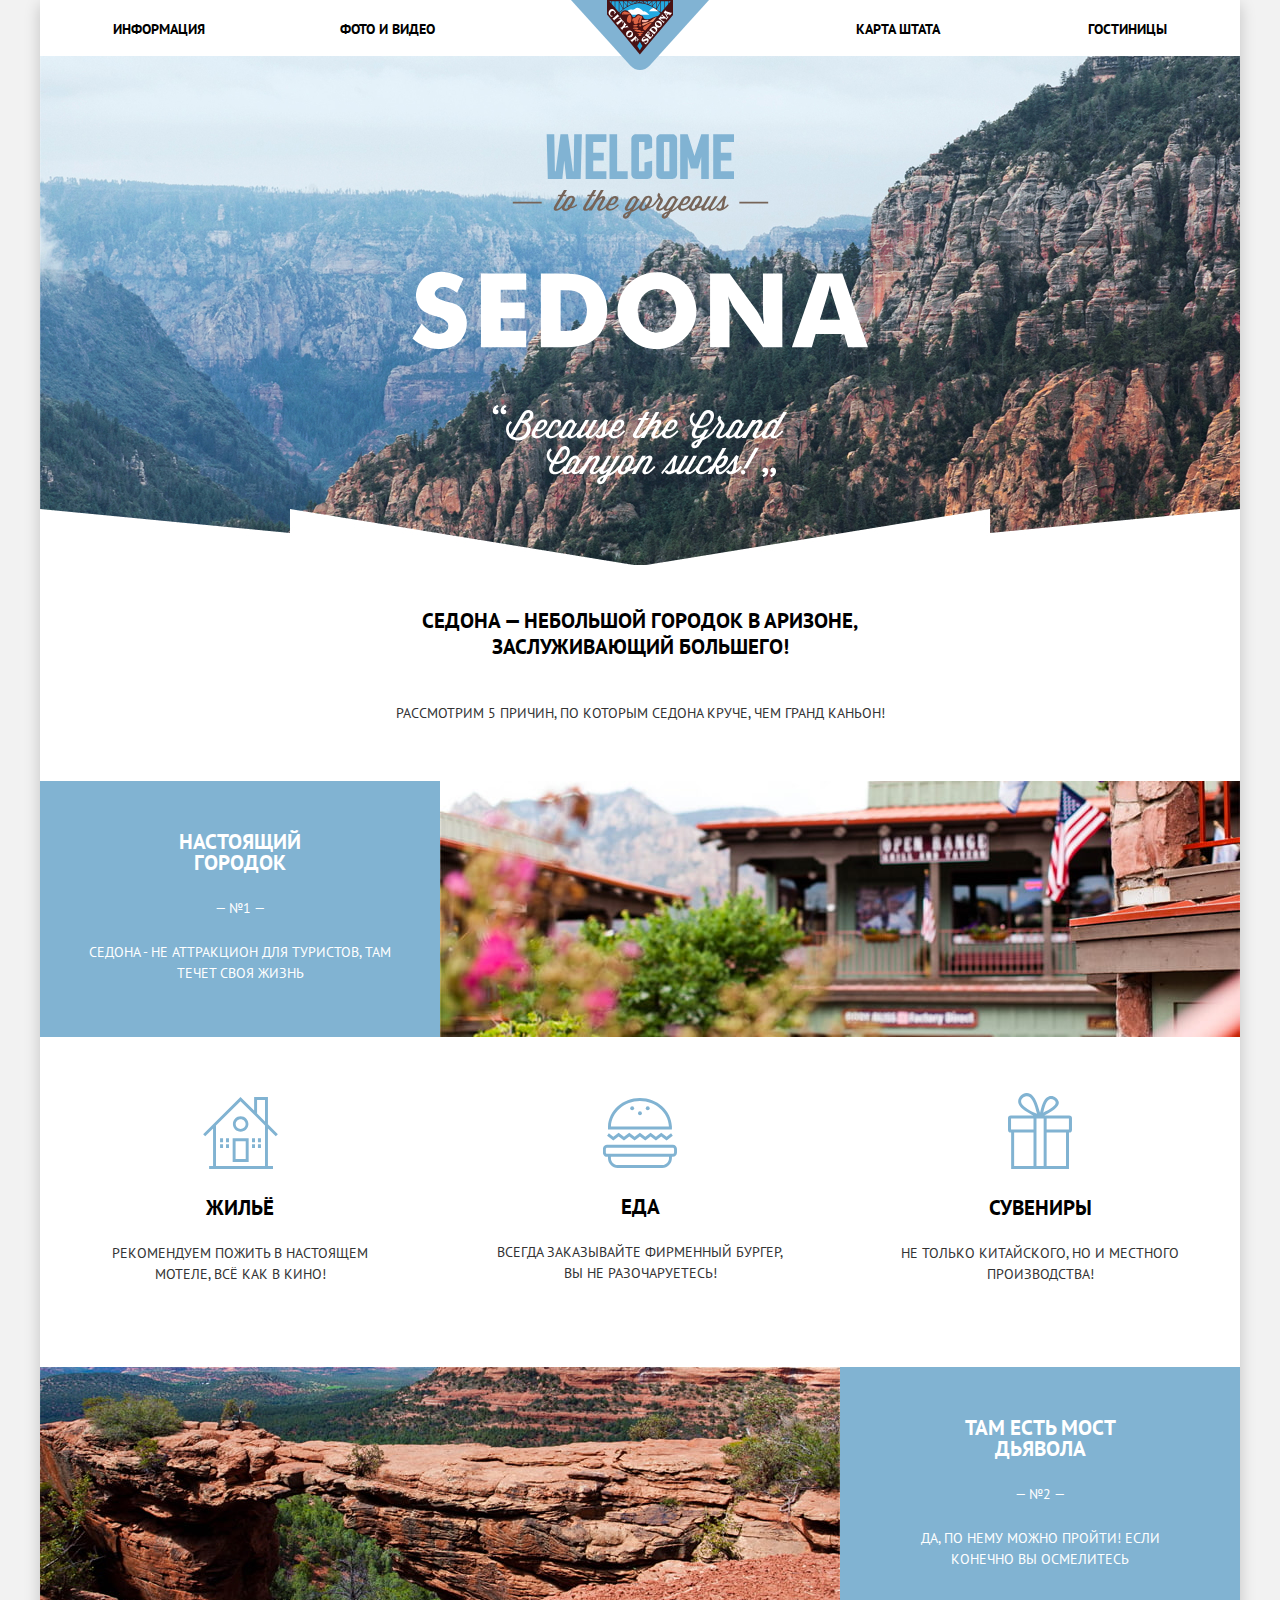
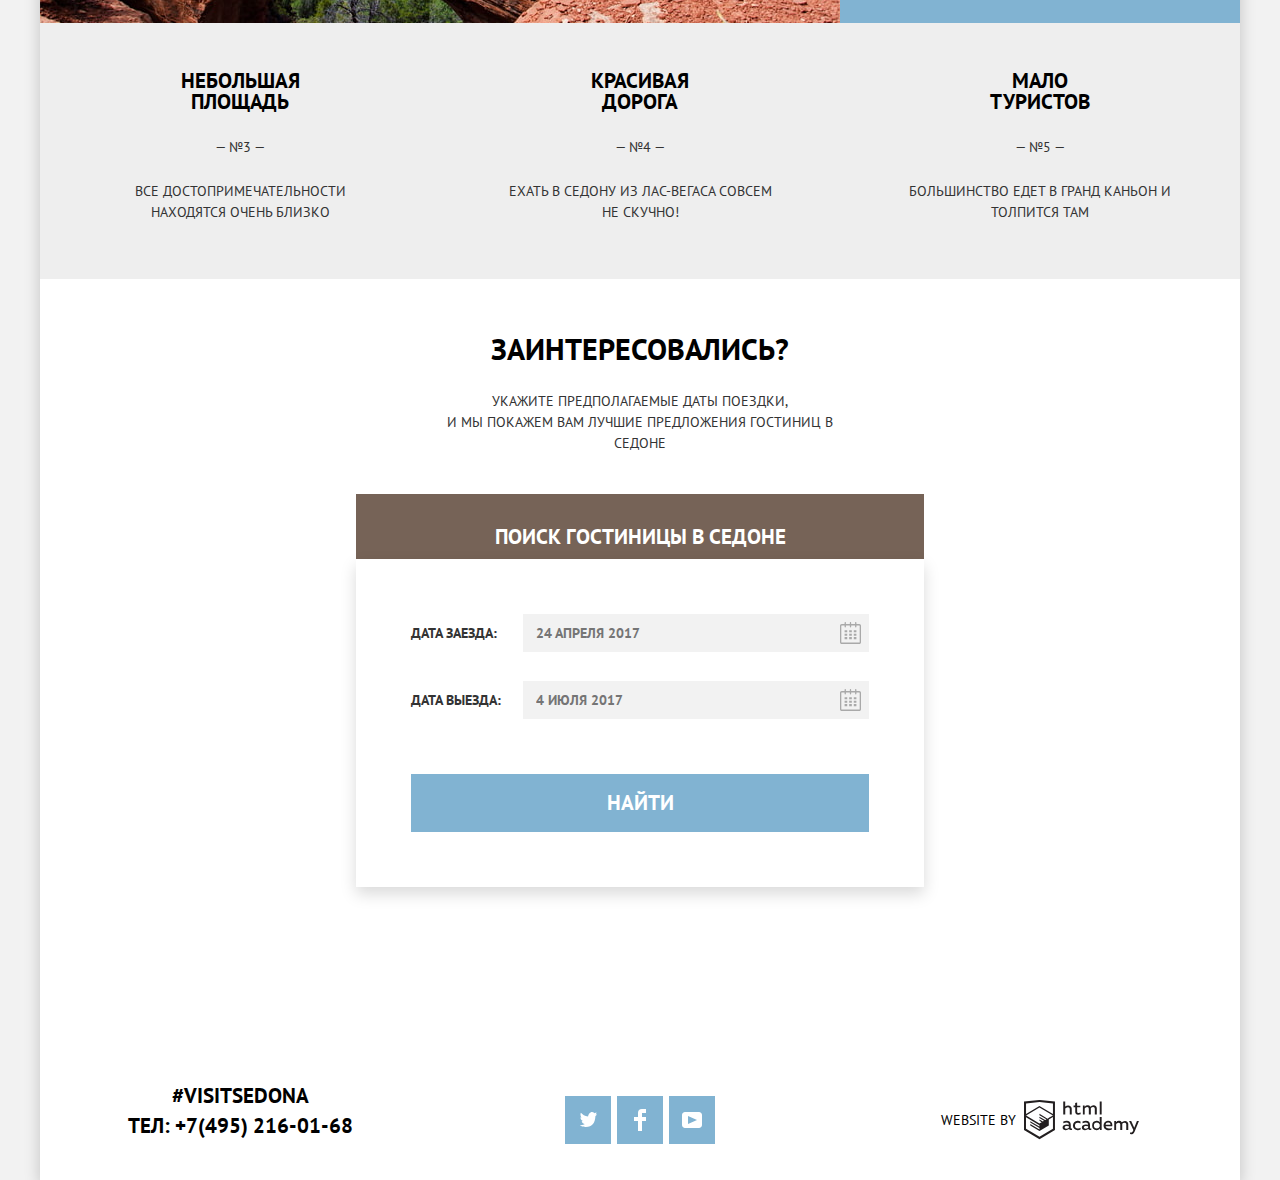
==== commit 85a652b7: "Добавлен Java Script" ====
--- a/index.html
+++ b/index.html
@@ -16,7 +16,7 @@
           <img src="img/svg/logo-sedona.svg" width="138" height="70" alt="Логотип Sity of Sedona">
         </a>
         <ul class="site-navigation">
-          <li><a href="blank.html">Информация</a></li>
+          <li><a class="proba" href="blank.html">Информация</a></li>
           <li><a href="blank.html">Фото и видео</a></li>
           <li><a href="blank.html">Карта штата</a></li>
           <li><a href="hotels.html">Гостиницы</a></li>
@@ -96,7 +96,7 @@
           <div class="search-item-full-width">
             <label for="date-come">Дата заезда:</label>
             <div class="input-date">
-              <input type="text" name="date-come" id="date-come" placeholder="24 апреля 2017">
+              <input type="text" name="date-come" id="date-come" placeholder="24 апреля 2017" required>
               <button class="calendar-icon" type="button">
                 <span class="visually-hidden">Выбор даты на календаре</span>
                 <svg width="21" height="22" viewBox="0 0 21 22"><path fill="#A9A9A9" d="M19.251 2.025h-2.845V.648c0-.381-.294-.689-.656-.689-.363 0-.656.308-.656.689v1.377h-3.938V.648c0-.381-.294-.689-.655-.689-.363 0-.657.308-.657.689v1.377H5.906V.648c0-.381-.294-.689-.656-.689-.363 0-.657.308-.657.689v1.377H1.75C.784 2.025 0 2.847 0 3.862v16.302C0 21.179.784 22 1.75 22h17.501c.966 0 1.749-.821 1.749-1.836V3.862c0-1.015-.783-1.837-1.749-1.837zm.437 18.139a.448.448 0 0 1-.437.459H1.75a.45.45 0 0 1-.438-.459V3.862a.45.45 0 0 1 .438-.459h2.844v1.378c0 .381.294.689.657.689.362 0 .656-.308.656-.689V3.403h3.938v1.378c0 .381.294.689.657.689.361 0 .655-.308.655-.689V3.403h3.938v1.378c0 .381.293.689.656.689.362 0 .656-.308.656-.689V3.403h2.845c.241 0 .437.206.437.459v16.302z"/><path fill="#A9A9A9" d="M4.594 8.225h2.625v2.066H4.594zM4.594 11.668h2.625v2.067H4.594zM4.594 15.112h2.625v2.066H4.594zM9.188 15.112h2.625v2.066H9.188zM9.188 11.668h2.625v2.067H9.188zM9.188 8.225h2.625v2.066H9.188zM13.781 15.112h2.625v2.066h-2.625zM13.781 11.668h2.625v2.067h-2.625zM13.781 8.225h2.625v2.066h-2.625z"/></svg>
@@ -106,7 +106,7 @@
           <div class="search-item-full-width">
             <label for="date-ride">Дата выезда:</label>
             <div class="input-date">
-              <input type="text" name="date-ride" id="date-ride" placeholder="4 июля 2017">
+              <input type="text" name="date-ride" id="date-ride" placeholder="4 июля 2017" required>
               <button class="calendar-icon calendar-icon-down" type="button">
                 <span class="visually-hidden">Выбор даты на календаре</span>
                 <svg width="21" height="22" viewBox="0 0 21 22"><path fill="#A9A9A9" d="M19.251 2.025h-2.845V.648c0-.381-.294-.689-.656-.689-.363 0-.656.308-.656.689v1.377h-3.938V.648c0-.381-.294-.689-.655-.689-.363 0-.657.308-.657.689v1.377H5.906V.648c0-.381-.294-.689-.656-.689-.363 0-.657.308-.657.689v1.377H1.75C.784 2.025 0 2.847 0 3.862v16.302C0 21.179.784 22 1.75 22h17.501c.966 0 1.749-.821 1.749-1.836V3.862c0-1.015-.783-1.837-1.749-1.837zm.437 18.139a.448.448 0 0 1-.437.459H1.75a.45.45 0 0 1-.438-.459V3.862a.45.45 0 0 1 .438-.459h2.844v1.378c0 .381.294.689.657.689.362 0 .656-.308.656-.689V3.403h3.938v1.378c0 .381.294.689.657.689.361 0 .655-.308.655-.689V3.403h3.938v1.378c0 .381.293.689.656.689.362 0 .656-.308.656-.689V3.403h2.845c.241 0 .437.206.437.459v16.302z"/><path fill="#A9A9A9" d="M4.594 8.225h2.625v2.066H4.594zM4.594 11.668h2.625v2.067H4.594zM4.594 15.112h2.625v2.066H4.594zM9.188 15.112h2.625v2.066H9.188zM9.188 11.668h2.625v2.067H9.188zM9.188 8.225h2.625v2.066H9.188zM13.781 15.112h2.625v2.066h-2.625zM13.781 11.668h2.625v2.067h-2.625zM13.781 8.225h2.625v2.066h-2.625z"/></svg>
@@ -149,8 +149,8 @@
         </form>
       </div>
       <div class="map">
+        <iframe src="https://www.google.com/maps/embed?pb=!1m10!1m8!1m3!1d5081.146024880611!2d40.1400165!3d50.4490535!3m2!1i1024!2i768!4f13.1!5e0!3m2!1sru!2sru!4v1599315563405!5m2!1sru!2sru" width="1200" height="594" allowfullscreen title="Положение городка Седона на карте"></iframe>
         <!-- <img src="img/map.png" width="1200" height="594" alt="Блок карты"> -->
-        <iframe src="https://www.google.com/maps/embed?pb=!1m10!1m8!1m3!1d5081.146024880611!2d40.1400165!3d50.4490535!3m2!1i1024!2i768!4f13.1!5e0!3m2!1sru!2sru!4v1599315563405!5m2!1sru!2sru" width="1200" height="594" allowfullscreen title="Положение городка Седона на карте"></iframe>
       </div>
     </main>
     <footer class="main-footer above-map">
@@ -158,7 +158,7 @@
         <h2 class="visually-hidden">Телефон</h2>
         <p>
           <a aria-label="хештег" href="blank.html">#visitsedona</a><br>
-          <a href="tel:+74956660166" aria-label="телефон">Тел: +7(495) 666-01-66</a>
+          <a href="tel:+74952160168" aria-label="телефон">Тел: +7(495) 216-01-68</a>
         </p>
       </section>
       <section class="footer-social">
@@ -193,5 +193,73 @@
       </p>
     </footer>
   </div>
+
+  <script>
+    // var link = document.querySelector(".button-brown");
+    // link.addEventListener("click", function () {
+    //   console.log("Клик по ссылке вход");
+    // });
+
+    // var link = document.querySelector(".proba");
+    // link.addEventListener("click", function (evt) {
+    //   evt.preventDefault(); Отмени действие по умолчанию
+    //   console.log("Клик по ссылке вход");
+    // });
+
+    // var my_form = document.querySelector(".search-form");
+    // my_form.classList.add("hide");
+
+    // var my_form = document.querySelector(".search-form");
+    // var but = document.querySelector(".button-brown");
+    // but.addEventListener("click", function (evt) {
+    //   evt.preventDefault();
+    //   my_form.classList.add("hide");
+    // });
+
+    var my_form = document.querySelector(".search-form");
+    var but = document.querySelector(".button-brown");
+    var date_come = document.querySelector("[name=date-come]");
+    var date_ride = document.querySelector("[name=date-ride]");
+    var storage = localStorage.getItem("date");
+
+    //date_come.focus();
+
+    if (storage) {
+        date_come.value = storage;
+        //date_ride.focus();
+      }
+
+    but.addEventListener("click", function (evt) {
+      // evt.preventDefault();
+      my_form.classList.toggle("hide");
+      date_come.focus();
+      if (storage) {
+        date_come.value = storage;
+        date_ride.focus();
+      }
+    });
+
+    window.addEventListener("keydown", function (evt) {
+      if (evt.keyCode === 27) {
+        if (my_form.classList.contains("hide")) {
+        } else {
+            evt.preventDefault();
+            my_form.classList.toggle("hide");
+          }
+      }
+    });
+
+    my_form.addEventListener("submit", function (evt) {
+      // console.log("Отправляем форму");
+      if (!date_come.value || !date_ride.value) {
+        evt.preventDefault();
+        console.log("Нужно ввести логин и пароль");
+      } else {
+        localStorage.setItem("date", date_come.value);
+      }
+    });
+
+  </script>
+
 </body>
 </html>
--- a/css/style.css
+++ b/css/style.css
@@ -42,7 +42,7 @@
 img {
   max-width: 100%;
   height: auto;
-}
+ }
 
 a {
   text-decoration: none;
@@ -687,6 +687,7 @@
   list-style: none;
   height: 100%;
   display: flex;
+  flex-wrap: wrap;
   align-items: center;
   justify-content: center;
   padding: 0;
@@ -858,14 +859,19 @@
   background-image: url("../img/svg/checkbox-off-disabled.svg");
   background-repeat: no-repeat;
   background-position: 0 0;
+  cursor: default;
 }
 
 .filter-input-checkbox:checked:disabled + label::after {
   background-image: url("../img/svg/checkbox-on-disabled.svg");
   background-repeat: no-repeat;
   background-position: 0 0;
-}
-
+  cursor: default;
+}
+
+.filter-input-checkbox:disabled + label {
+  cursor: default;
+}
 
 div.price {
   margin-bottom: 17px;
@@ -1160,6 +1166,11 @@
     outline-offset: -5px;*/
   }
 
+.catalog-item-image img {
+   object-fit: contain; /*Элемент масштабируется, чтобы целиком уместиться в заданные размеры с соблюдением пропорций*/
+}
+
+
   .catalog-item-info {
     box-sizing: border-box;
     width: 258px;
@@ -1342,3 +1353,7 @@
 .map iframe {
   border:0;
 }
+
+.hide {
+  display: none;
+}
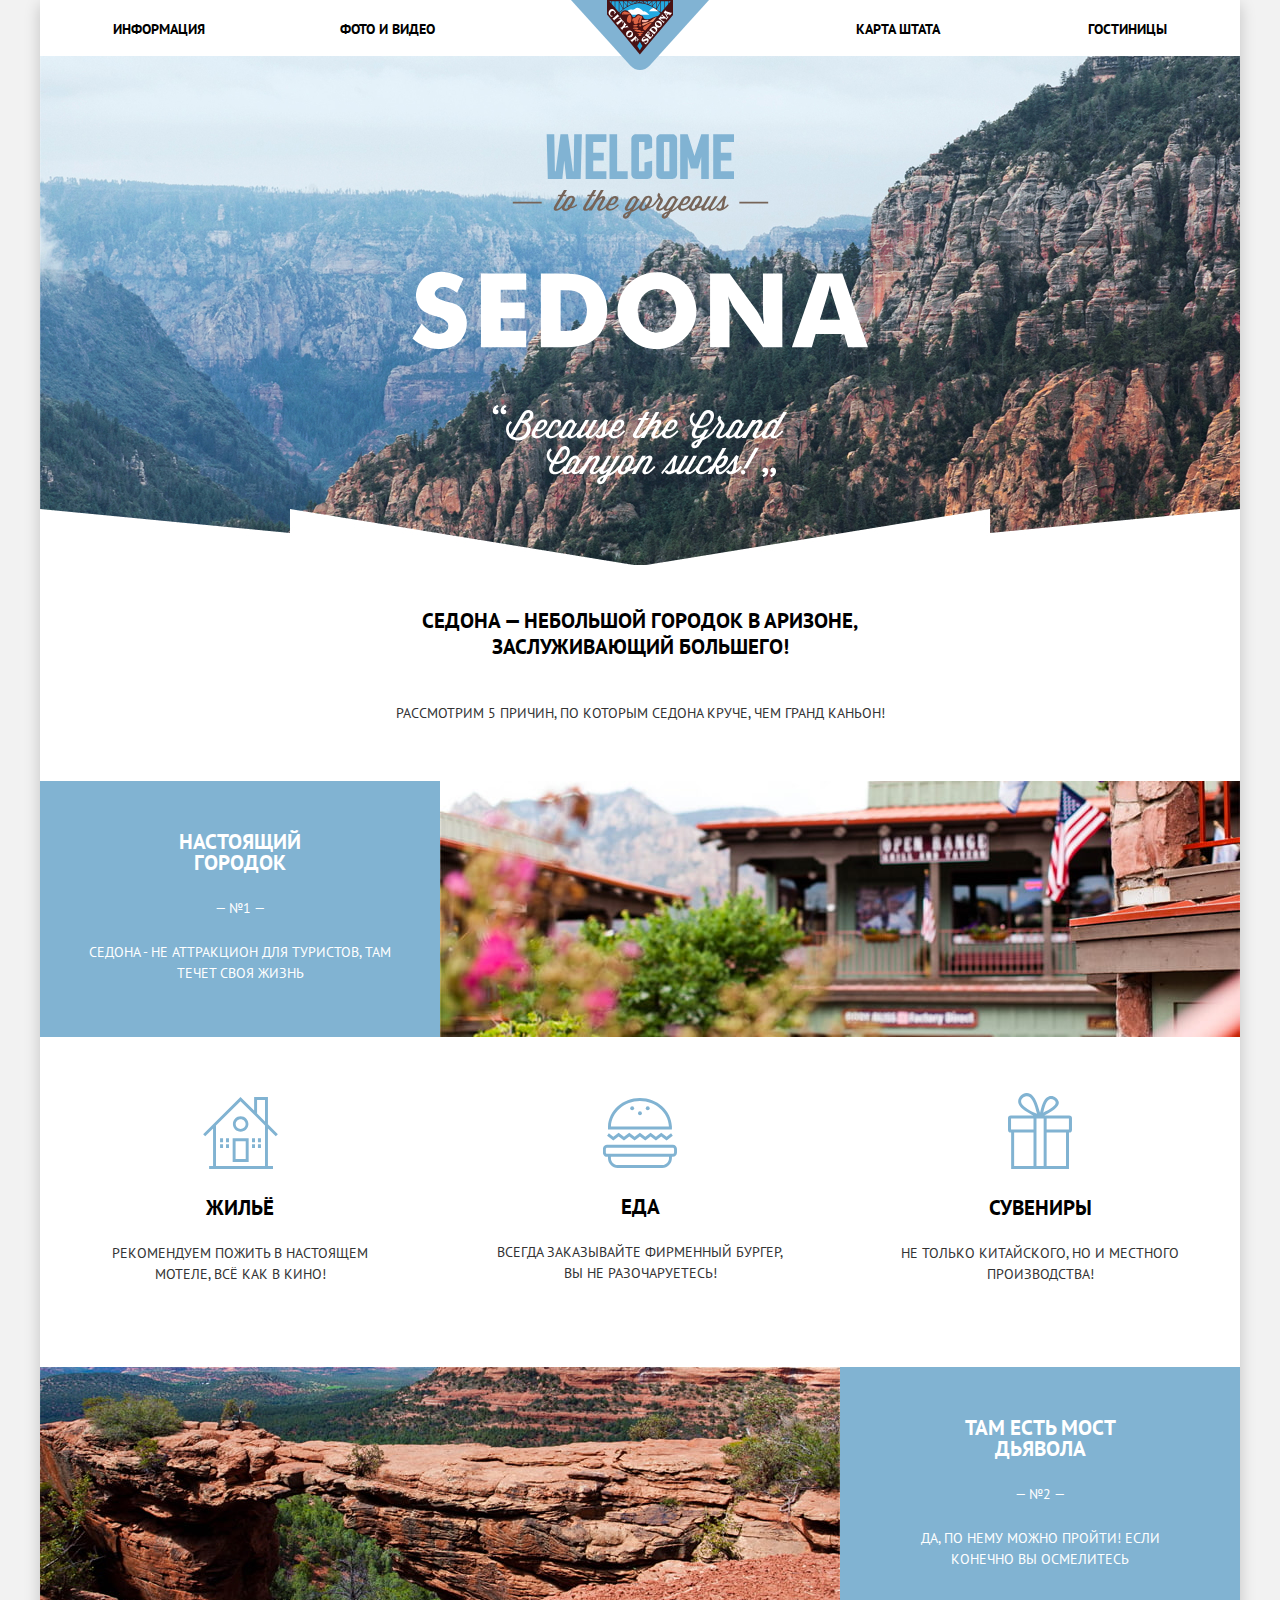
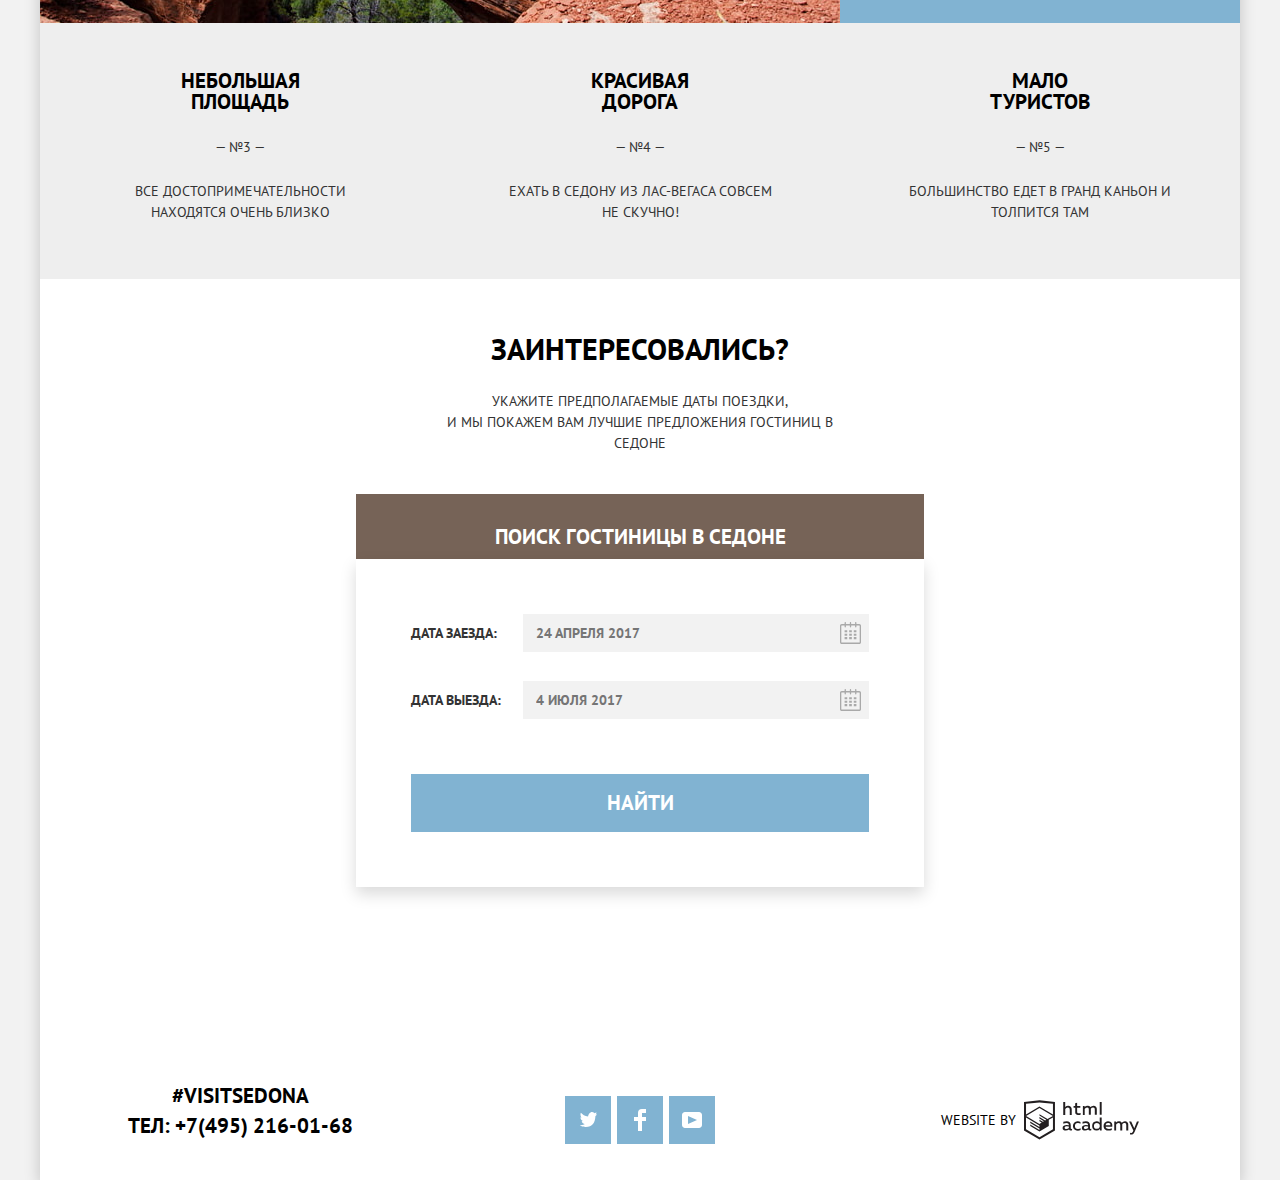
==== commit 5875bd29: "Немного исправил" ====
--- a/index.html
+++ b/index.html
@@ -188,7 +188,7 @@
         Website by
         <a href="https://htmlacademy.ru/intensive/htmlcss" target="_blank" aria-label="Перейти на сайт htmlacademy">
           <!-- <img src="img/svg/logo-htmlacademy.svg" width="115" height="41" alt="Логотип htmlacademy"> -->
-          <svg id="Layer_1" data-name="Layer 1" viewBox="0 0 108.08 36.85"><title>logo-htmlacademy-small1</title><path d="M44.61,26.88a2,2,0,0,0,.55-0.1v1.33a3.25,3.25,0,0,1-1.18.21,1.67,1.67,0,0,1-1.67-1,4.84,4.84,0,0,1-3.14,1.08c-1.51,0-2.91-.83-2.91-2.55,0-2.13,2-2.79,3.71-2.79a11.08,11.08,0,0,1,2.17.25v-0.3c0-1-.76-1.77-2.19-1.77a7.42,7.42,0,0,0-3,.64v-1.7a10.21,10.21,0,0,1,3.19-.55c2.36,0,3.81,1.12,3.81,3.65v3a0.54,0.54,0,0,0,.49.59h0.17Zm-6.44-1.13A1.35,1.35,0,0,0,39.63,27h0.11a3.39,3.39,0,0,0,2.41-1V24.58a9.72,9.72,0,0,0-1.81-.21c-1,0-2.16.33-2.16,1.38h0Zm12.36-6.11a5,5,0,0,1,2.57.64V22a4.08,4.08,0,0,0-2.3-.7,2.75,2.75,0,1,0,0,5.49,5,5,0,0,0,2.43-.64v1.71a6.27,6.27,0,0,1-2.76.57A4.21,4.21,0,0,1,46,24.51q0-.21,0-0.41a4.32,4.32,0,0,1,4.18-4.46h0.38Zm12.17,7.24a2,2,0,0,0,.55-0.1v1.33a3.25,3.25,0,0,1-1.18.21,1.67,1.67,0,0,1-1.67-1,4.84,4.84,0,0,1-3.14,1.08c-1.51,0-2.91-.83-2.91-2.55,0-2.13,2-2.79,3.71-2.79a11.08,11.08,0,0,1,2.17.25v-0.3c0-1-.76-1.77-2.19-1.77a7.42,7.42,0,0,0-3,.64v-1.7a10.21,10.21,0,0,1,3.19-.55c2.36,0,3.81,1.12,3.81,3.65v3a0.54,0.54,0,0,0,.49.59h0.17Zm-6.44-1.13A1.35,1.35,0,0,0,57.73,27h0.11a3.39,3.39,0,0,0,2.41-1V24.58a9.72,9.72,0,0,0-1.81-.21c-1.06,0-2.16.33-2.16,1.38h0ZM73,16V28.2H71.35V26.88a3.88,3.88,0,0,1-3.19,1.54,4.4,4.4,0,0,1,0-8.78,3.81,3.81,0,0,1,3,1.3V16H73Zm-4.53,5.22a2.76,2.76,0,1,0,0,5.52A2.86,2.86,0,0,0,71.15,25V23A2.91,2.91,0,0,0,68.49,21.27ZM79,19.64c3.31,0,4.46,2.68,3.92,5.09H76.7c0.21,1.5,1.67,2.11,3.19,2.11a6.11,6.11,0,0,0,2.64-.59v1.6a7.14,7.14,0,0,1-3,.57C77,28.42,74.78,27,74.78,24a4.18,4.18,0,0,1,4-4.39H79Zm0.09,1.54a2.28,2.28,0,0,0-2.44,2.1v0.06H81.3A2,2,0,0,0,79.13,21.18Zm5.73,7V19.87h1.65v1a3.81,3.81,0,0,1,2.78-1.27A2.86,2.86,0,0,1,91.89,21a4.12,4.12,0,0,1,2.91-1.33A3.06,3.06,0,0,1,98,23V28.2h-1.9V23.05a1.59,1.59,0,0,0-1.42-1.75H94.42a2.8,2.8,0,0,0-2.07,1.12V28.2h-1.9V23.05A1.59,1.59,0,0,0,89,21.31H88.8a3,3,0,0,0-2.21,1.29v5.63H84.86Zm21.31-8.33h1.9l-3.91,9.46c-0.9,2.17-2.09,2.86-3.35,2.86a4.76,4.76,0,0,1-1.1-.14V30.46a2.86,2.86,0,0,0,.85.12c0.9,0,1.58-.64,2.07-1.9l0.17-.42-4-8.4h2l2.86,6.29ZM38.73,1.46V6.22a3.81,3.81,0,0,1,2.7-1.14,3.25,3.25,0,0,1,3.44,3.4v5.15H43V8.72a1.81,1.81,0,0,0-1.61-2h-0.3a2.93,2.93,0,0,0-2.32,1.39v5.52h-1.9V1.46h1.9ZM49.94,2.31v3h3V6.91h-3v3.81c0,1.1.5,1.46,1.58,1.46a4.49,4.49,0,0,0,1.69-.33v1.6A6.8,6.8,0,0,1,51,13.8a2.55,2.55,0,0,1-2.86-2.74V6.89H46.58V5.26h1.5V2.74Zm5.4,11.31V5.28H57v1A3.81,3.81,0,0,1,59.77,5a2.86,2.86,0,0,1,2.6,1.33A4.12,4.12,0,0,1,65.28,5,3.06,3.06,0,0,1,68.44,8.4v5.21h-1.9V8.46a1.59,1.59,0,0,0-1.42-1.75H64.89a2.8,2.8,0,0,0-2.07,1.12v5.78h-1.9V8.46A1.59,1.59,0,0,0,59.5,6.71H59.27A3,3,0,0,0,57.06,8v5.63H55.34ZM71.17,1.45H73V13.6H71.17V1.45ZM14.71,0H14.55L0,1.54V28.21l14.55,8.66,14.55-8.66V1.54Zm12.5,27.1L14.55,34.64,1.9,27.12V16.18l12.59,7.5V25L5.86,19.9v1.31l8.68,5.21v1.39L5.87,22.65V24l8.68,5.21,8.75-5.24V18.31L27.2,16V27.12Zm0-12.53-3.48,2-1.6,1L14.51,13v1.31L21,18.23H21l-0.14.09-1,.54-5.37-3.2V17l4.24,2.52-1,.67-3.2-1.9v1.31l2.1,1.24L14.5,22.1,2,14.65,14.51,7.11Zm0-1.32L14.49,5.76,1.91,13.25v-10L14.56,1.92,27.21,3.25v10h0Z" transform="translate(0 -0.02)" fill="#231f20"/></svg>
+          <svg width="115" height="40" id="Layer_1" data-name="Layer 1" viewBox="0 0 108.08 36.85"><title>logo-htmlacademy-small1</title><path d="M44.61,26.88a2,2,0,0,0,.55-0.1v1.33a3.25,3.25,0,0,1-1.18.21,1.67,1.67,0,0,1-1.67-1,4.84,4.84,0,0,1-3.14,1.08c-1.51,0-2.91-.83-2.91-2.55,0-2.13,2-2.79,3.71-2.79a11.08,11.08,0,0,1,2.17.25v-0.3c0-1-.76-1.77-2.19-1.77a7.42,7.42,0,0,0-3,.64v-1.7a10.21,10.21,0,0,1,3.19-.55c2.36,0,3.81,1.12,3.81,3.65v3a0.54,0.54,0,0,0,.49.59h0.17Zm-6.44-1.13A1.35,1.35,0,0,0,39.63,27h0.11a3.39,3.39,0,0,0,2.41-1V24.58a9.72,9.72,0,0,0-1.81-.21c-1,0-2.16.33-2.16,1.38h0Zm12.36-6.11a5,5,0,0,1,2.57.64V22a4.08,4.08,0,0,0-2.3-.7,2.75,2.75,0,1,0,0,5.49,5,5,0,0,0,2.43-.64v1.71a6.27,6.27,0,0,1-2.76.57A4.21,4.21,0,0,1,46,24.51q0-.21,0-0.41a4.32,4.32,0,0,1,4.18-4.46h0.38Zm12.17,7.24a2,2,0,0,0,.55-0.1v1.33a3.25,3.25,0,0,1-1.18.21,1.67,1.67,0,0,1-1.67-1,4.84,4.84,0,0,1-3.14,1.08c-1.51,0-2.91-.83-2.91-2.55,0-2.13,2-2.79,3.71-2.79a11.08,11.08,0,0,1,2.17.25v-0.3c0-1-.76-1.77-2.19-1.77a7.42,7.42,0,0,0-3,.64v-1.7a10.21,10.21,0,0,1,3.19-.55c2.36,0,3.81,1.12,3.81,3.65v3a0.54,0.54,0,0,0,.49.59h0.17Zm-6.44-1.13A1.35,1.35,0,0,0,57.73,27h0.11a3.39,3.39,0,0,0,2.41-1V24.58a9.72,9.72,0,0,0-1.81-.21c-1.06,0-2.16.33-2.16,1.38h0ZM73,16V28.2H71.35V26.88a3.88,3.88,0,0,1-3.19,1.54,4.4,4.4,0,0,1,0-8.78,3.81,3.81,0,0,1,3,1.3V16H73Zm-4.53,5.22a2.76,2.76,0,1,0,0,5.52A2.86,2.86,0,0,0,71.15,25V23A2.91,2.91,0,0,0,68.49,21.27ZM79,19.64c3.31,0,4.46,2.68,3.92,5.09H76.7c0.21,1.5,1.67,2.11,3.19,2.11a6.11,6.11,0,0,0,2.64-.59v1.6a7.14,7.14,0,0,1-3,.57C77,28.42,74.78,27,74.78,24a4.18,4.18,0,0,1,4-4.39H79Zm0.09,1.54a2.28,2.28,0,0,0-2.44,2.1v0.06H81.3A2,2,0,0,0,79.13,21.18Zm5.73,7V19.87h1.65v1a3.81,3.81,0,0,1,2.78-1.27A2.86,2.86,0,0,1,91.89,21a4.12,4.12,0,0,1,2.91-1.33A3.06,3.06,0,0,1,98,23V28.2h-1.9V23.05a1.59,1.59,0,0,0-1.42-1.75H94.42a2.8,2.8,0,0,0-2.07,1.12V28.2h-1.9V23.05A1.59,1.59,0,0,0,89,21.31H88.8a3,3,0,0,0-2.21,1.29v5.63H84.86Zm21.31-8.33h1.9l-3.91,9.46c-0.9,2.17-2.09,2.86-3.35,2.86a4.76,4.76,0,0,1-1.1-.14V30.46a2.86,2.86,0,0,0,.85.12c0.9,0,1.58-.64,2.07-1.9l0.17-.42-4-8.4h2l2.86,6.29ZM38.73,1.46V6.22a3.81,3.81,0,0,1,2.7-1.14,3.25,3.25,0,0,1,3.44,3.4v5.15H43V8.72a1.81,1.81,0,0,0-1.61-2h-0.3a2.93,2.93,0,0,0-2.32,1.39v5.52h-1.9V1.46h1.9ZM49.94,2.31v3h3V6.91h-3v3.81c0,1.1.5,1.46,1.58,1.46a4.49,4.49,0,0,0,1.69-.33v1.6A6.8,6.8,0,0,1,51,13.8a2.55,2.55,0,0,1-2.86-2.74V6.89H46.58V5.26h1.5V2.74Zm5.4,11.31V5.28H57v1A3.81,3.81,0,0,1,59.77,5a2.86,2.86,0,0,1,2.6,1.33A4.12,4.12,0,0,1,65.28,5,3.06,3.06,0,0,1,68.44,8.4v5.21h-1.9V8.46a1.59,1.59,0,0,0-1.42-1.75H64.89a2.8,2.8,0,0,0-2.07,1.12v5.78h-1.9V8.46A1.59,1.59,0,0,0,59.5,6.71H59.27A3,3,0,0,0,57.06,8v5.63H55.34ZM71.17,1.45H73V13.6H71.17V1.45ZM14.71,0H14.55L0,1.54V28.21l14.55,8.66,14.55-8.66V1.54Zm12.5,27.1L14.55,34.64,1.9,27.12V16.18l12.59,7.5V25L5.86,19.9v1.31l8.68,5.21v1.39L5.87,22.65V24l8.68,5.21,8.75-5.24V18.31L27.2,16V27.12Zm0-12.53-3.48,2-1.6,1L14.51,13v1.31L21,18.23H21l-0.14.09-1,.54-5.37-3.2V17l4.24,2.52-1,.67-3.2-1.9v1.31l2.1,1.24L14.5,22.1,2,14.65,14.51,7.11Zm0-1.32L14.49,5.76,1.91,13.25v-10L14.56,1.92,27.21,3.25v10h0Z" transform="translate(0 -0.02)" fill="#231f20"/></svg>
         </a>
       </p>
     </footer>
--- a/css/style.css
+++ b/css/style.css
@@ -645,11 +645,13 @@
   /*outline: 5px solid rgba(255, 0, 0, 0.7);
   outline-offset: -5px;*/
   background-color: rgba(255, 255, 255, 0.9);
+  z-index: 2;
 }
 
 footer.above-map {
   margin-top: -120px;
 }
+
 
 /*Footer-contacts*/
 
@@ -1048,6 +1050,10 @@
   outline-offset: -5px;*/
 }
 
+.breadcrumbs li {
+  line-height: 0;
+}
+
 .breadcrumbs a {
   font: inherit;
   font-size: 12px;
@@ -1110,6 +1116,7 @@
 
   .sort-list li {
     width: 11px;
+    line-height: 0;
 
     /*outline: 5px solid rgba(255, 0, 0, 0.3);
     outline-offset: -5px;*/
@@ -1147,10 +1154,15 @@
     width: 1200px;
     display: flex;
 
+    border-top: 1px solid #E5E5E5;
+
     /*outline: 5px solid rgba(255, 0, 0, 0.3);
     outline-offset: -5px;*/
   }
 
+  .catalog-item:last-child {
+    border-bottom: 1px solid #E5E5E5;
+  }
 
   .catalog-item-image {
     box-sizing: border-box;
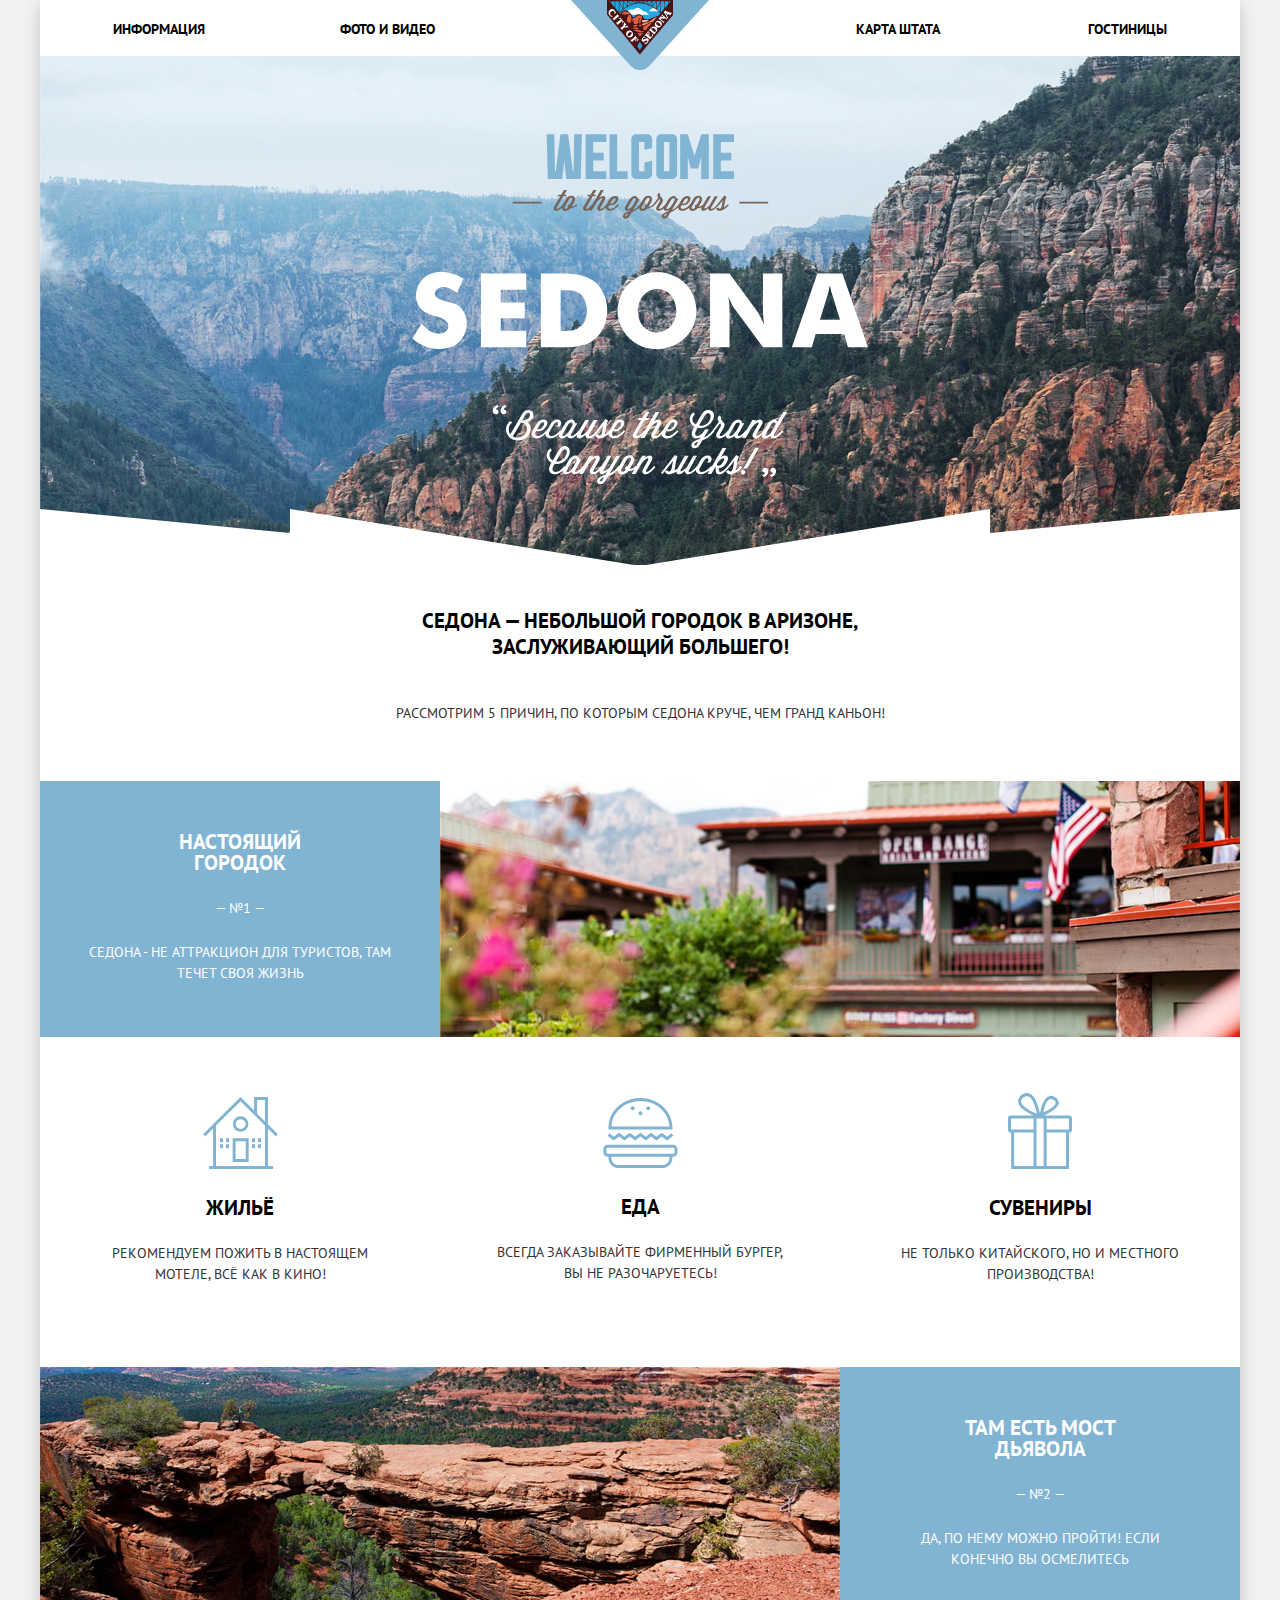
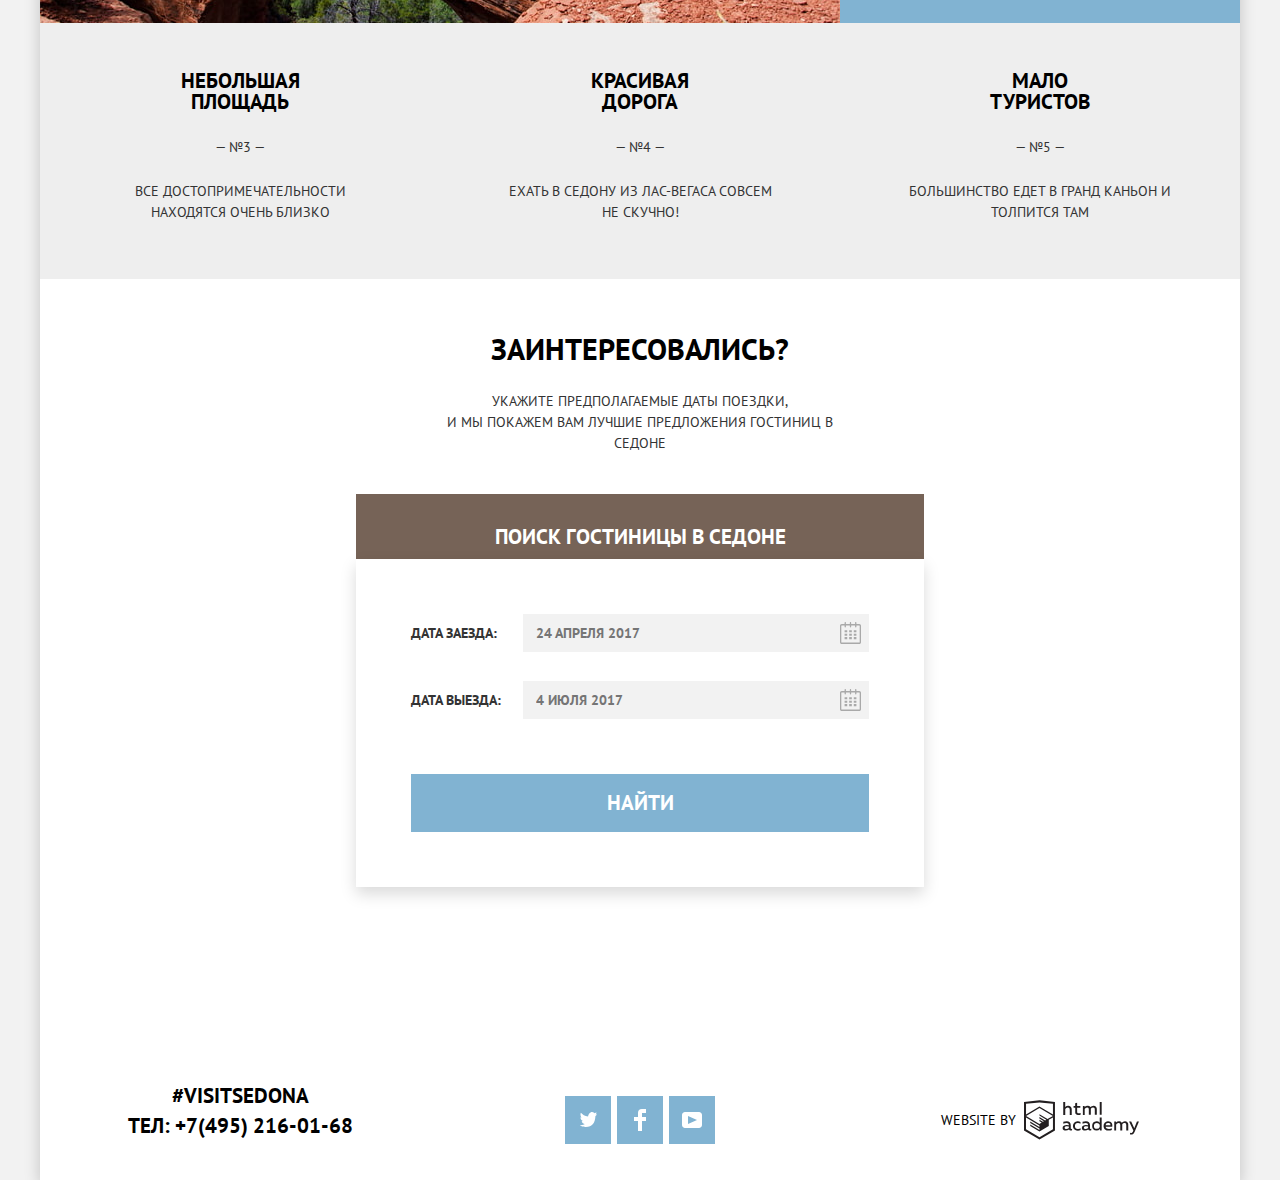
==== commit af5d7002: "Добавил переходы и анимацию" ====
--- a/index.html
+++ b/index.html
@@ -16,8 +16,8 @@
           <img src="img/svg/logo-sedona.svg" width="138" height="70" alt="Логотип Sity of Sedona">
         </a>
         <ul class="site-navigation">
-          <li><a class="proba" href="blank.html">Информация</a></li>
-          <li><a href="blank.html">Фото и видео</a></li>
+          <li><a class="proba" href="hotels.html">Информация</a></li>
+          <li><a href="hotels.html">Фото и видео</a></li>
           <li><a href="blank.html">Карта штата</a></li>
           <li><a href="hotels.html">Гостиницы</a></li>
         </ul>
@@ -43,17 +43,23 @@
             <img src="img/foto-sedona.jpg" width="800" height="256" alt="Фото Sity of Sedona">
             <ul class="feature-list">
               <li class="feature-item">
-                <div class="housing"></div>
+                <a href="#">
+                  <div class="housing"></div>
+                </a>
                 <h4>Жильё</h4>
                 <p>Рекомендуем пожить в настоящем мотеле, всё как в кино!</p>
               </li>
               <li class="feature-item">
-                <div class="meal"></div>
+                <a href="#">
+                  <div class="meal"></div>
+                </a>
                 <h4>Еда</h4>
                 <p>Всегда заказывайте фирменный бургер, вы не разочаруетесь!</p>
               </li>
               <li class="feature-item">
-                <div class="souvenir"></div>
+                <a href="#">
+                  <div class="souvenir"></div>
+                </a>
                 <h4>Сувениры</h4>
                 <p>Не только китайского, но и местного производства!</p>
               </li>
@@ -113,44 +119,11 @@
               </button>
             </div>
           </div>
-         <!--  <div class="search-item-half-width">
-            <label for="quantity-adults">Взрослые:</label>
-            <div class="input-quantity final">
-              <button type="button">
-                <span class="visually-hidden">Уменьшение значения на единицу</span>
-                <svg width="12" height="3" viewBox="0 0 12 3" fill="none"><rect width="12" height="3" fill="#A9A9A9"/>
-                </svg>
-              </button>
-              <input type="text" name="quantity-adults" id="quantity-adults" value="2">
-              <button type="button">
-                <span class="visually-hidden">Увеличение значения на единицу</span>
-                <svg width="11" height="11" viewBox="0 0 11 11" fill="none"><path fill-rule="evenodd" clip-rule="evenodd" d="M4.23086 6.76932V11H6.76932V6.76932H11V4.23086H6.76932V0H4.23085V4.23086H0V6.76932H4.23086Z" fill="#A9A9A9"/>
-                </svg>
-              </button>
-            </div>
-          </div>
-          <div class="search-item-half-width">
-            <label class="right" for="quantity-children">Дети:</label>
-            <div class="input-quantity">
-              <button type="button">
-                <span class="visually-hidden">  Уменьшение значения на единицу</span>
-                 <svg width="12" height="3" viewBox="0 0 12 3" fill="none"><rect width="12" height="3" fill="#A9A9A9"/>
-                </svg>
-              </button>
-              <input type="text" name="quantity-children" id="quantity-children" value="0">
-              <button type="button">
-                <span class="visually-hidden">Увеличение значения на единицу</span>
-                <svg width="11" height="11" viewBox="0 0 11 11" fill="none"><path fill-rule="evenodd" clip-rule="evenodd" d="M4.23086 6.76932V11H6.76932V6.76932H11V4.23086H6.76932V0H4.23085V4.23086H0V6.76932H4.23086Z" fill="#A9A9A9"/>
-                </svg>
-              </button>
-            </div>
-          </div> -->
           <button class="button-blue" type="submit">Найти</button>
         </form>
       </div>
       <div class="map">
         <iframe src="https://www.google.com/maps/embed?pb=!1m10!1m8!1m3!1d5081.146024880611!2d40.1400165!3d50.4490535!3m2!1i1024!2i768!4f13.1!5e0!3m2!1sru!2sru!4v1599315563405!5m2!1sru!2sru" width="1200" height="594" allowfullscreen title="Положение городка Седона на карте"></iframe>
-        <!-- <img src="img/map.png" width="1200" height="594" alt="Блок карты"> -->
       </div>
     </main>
     <footer class="main-footer above-map">
@@ -187,7 +160,6 @@
       <p class="footer-copyright">
         Website by
         <a href="https://htmlacademy.ru/intensive/htmlcss" target="_blank" aria-label="Перейти на сайт htmlacademy">
-          <!-- <img src="img/svg/logo-htmlacademy.svg" width="115" height="41" alt="Логотип htmlacademy"> -->
           <svg width="115" height="40" id="Layer_1" data-name="Layer 1" viewBox="0 0 108.08 36.85"><title>logo-htmlacademy-small1</title><path d="M44.61,26.88a2,2,0,0,0,.55-0.1v1.33a3.25,3.25,0,0,1-1.18.21,1.67,1.67,0,0,1-1.67-1,4.84,4.84,0,0,1-3.14,1.08c-1.51,0-2.91-.83-2.91-2.55,0-2.13,2-2.79,3.71-2.79a11.08,11.08,0,0,1,2.17.25v-0.3c0-1-.76-1.77-2.19-1.77a7.42,7.42,0,0,0-3,.64v-1.7a10.21,10.21,0,0,1,3.19-.55c2.36,0,3.81,1.12,3.81,3.65v3a0.54,0.54,0,0,0,.49.59h0.17Zm-6.44-1.13A1.35,1.35,0,0,0,39.63,27h0.11a3.39,3.39,0,0,0,2.41-1V24.58a9.72,9.72,0,0,0-1.81-.21c-1,0-2.16.33-2.16,1.38h0Zm12.36-6.11a5,5,0,0,1,2.57.64V22a4.08,4.08,0,0,0-2.3-.7,2.75,2.75,0,1,0,0,5.49,5,5,0,0,0,2.43-.64v1.71a6.27,6.27,0,0,1-2.76.57A4.21,4.21,0,0,1,46,24.51q0-.21,0-0.41a4.32,4.32,0,0,1,4.18-4.46h0.38Zm12.17,7.24a2,2,0,0,0,.55-0.1v1.33a3.25,3.25,0,0,1-1.18.21,1.67,1.67,0,0,1-1.67-1,4.84,4.84,0,0,1-3.14,1.08c-1.51,0-2.91-.83-2.91-2.55,0-2.13,2-2.79,3.71-2.79a11.08,11.08,0,0,1,2.17.25v-0.3c0-1-.76-1.77-2.19-1.77a7.42,7.42,0,0,0-3,.64v-1.7a10.21,10.21,0,0,1,3.19-.55c2.36,0,3.81,1.12,3.81,3.65v3a0.54,0.54,0,0,0,.49.59h0.17Zm-6.44-1.13A1.35,1.35,0,0,0,57.73,27h0.11a3.39,3.39,0,0,0,2.41-1V24.58a9.72,9.72,0,0,0-1.81-.21c-1.06,0-2.16.33-2.16,1.38h0ZM73,16V28.2H71.35V26.88a3.88,3.88,0,0,1-3.19,1.54,4.4,4.4,0,0,1,0-8.78,3.81,3.81,0,0,1,3,1.3V16H73Zm-4.53,5.22a2.76,2.76,0,1,0,0,5.52A2.86,2.86,0,0,0,71.15,25V23A2.91,2.91,0,0,0,68.49,21.27ZM79,19.64c3.31,0,4.46,2.68,3.92,5.09H76.7c0.21,1.5,1.67,2.11,3.19,2.11a6.11,6.11,0,0,0,2.64-.59v1.6a7.14,7.14,0,0,1-3,.57C77,28.42,74.78,27,74.78,24a4.18,4.18,0,0,1,4-4.39H79Zm0.09,1.54a2.28,2.28,0,0,0-2.44,2.1v0.06H81.3A2,2,0,0,0,79.13,21.18Zm5.73,7V19.87h1.65v1a3.81,3.81,0,0,1,2.78-1.27A2.86,2.86,0,0,1,91.89,21a4.12,4.12,0,0,1,2.91-1.33A3.06,3.06,0,0,1,98,23V28.2h-1.9V23.05a1.59,1.59,0,0,0-1.42-1.75H94.42a2.8,2.8,0,0,0-2.07,1.12V28.2h-1.9V23.05A1.59,1.59,0,0,0,89,21.31H88.8a3,3,0,0,0-2.21,1.29v5.63H84.86Zm21.31-8.33h1.9l-3.91,9.46c-0.9,2.17-2.09,2.86-3.35,2.86a4.76,4.76,0,0,1-1.1-.14V30.46a2.86,2.86,0,0,0,.85.12c0.9,0,1.58-.64,2.07-1.9l0.17-.42-4-8.4h2l2.86,6.29ZM38.73,1.46V6.22a3.81,3.81,0,0,1,2.7-1.14,3.25,3.25,0,0,1,3.44,3.4v5.15H43V8.72a1.81,1.81,0,0,0-1.61-2h-0.3a2.93,2.93,0,0,0-2.32,1.39v5.52h-1.9V1.46h1.9ZM49.94,2.31v3h3V6.91h-3v3.81c0,1.1.5,1.46,1.58,1.46a4.49,4.49,0,0,0,1.69-.33v1.6A6.8,6.8,0,0,1,51,13.8a2.55,2.55,0,0,1-2.86-2.74V6.89H46.58V5.26h1.5V2.74Zm5.4,11.31V5.28H57v1A3.81,3.81,0,0,1,59.77,5a2.86,2.86,0,0,1,2.6,1.33A4.12,4.12,0,0,1,65.28,5,3.06,3.06,0,0,1,68.44,8.4v5.21h-1.9V8.46a1.59,1.59,0,0,0-1.42-1.75H64.89a2.8,2.8,0,0,0-2.07,1.12v5.78h-1.9V8.46A1.59,1.59,0,0,0,59.5,6.71H59.27A3,3,0,0,0,57.06,8v5.63H55.34ZM71.17,1.45H73V13.6H71.17V1.45ZM14.71,0H14.55L0,1.54V28.21l14.55,8.66,14.55-8.66V1.54Zm12.5,27.1L14.55,34.64,1.9,27.12V16.18l12.59,7.5V25L5.86,19.9v1.31l8.68,5.21v1.39L5.87,22.65V24l8.68,5.21,8.75-5.24V18.31L27.2,16V27.12Zm0-12.53-3.48,2-1.6,1L14.51,13v1.31L21,18.23H21l-0.14.09-1,.54-5.37-3.2V17l4.24,2.52-1,.67-3.2-1.9v1.31l2.1,1.24L14.5,22.1,2,14.65,14.51,7.11Zm0-1.32L14.49,5.76,1.91,13.25v-10L14.56,1.92,27.21,3.25v10h0Z" transform="translate(0 -0.02)" fill="#231f20"/></svg>
         </a>
       </p>
@@ -195,26 +167,6 @@
   </div>
 
   <script>
-    // var link = document.querySelector(".button-brown");
-    // link.addEventListener("click", function () {
-    //   console.log("Клик по ссылке вход");
-    // });
-
-    // var link = document.querySelector(".proba");
-    // link.addEventListener("click", function (evt) {
-    //   evt.preventDefault(); Отмени действие по умолчанию
-    //   console.log("Клик по ссылке вход");
-    // });
-
-    // var my_form = document.querySelector(".search-form");
-    // my_form.classList.add("hide");
-
-    // var my_form = document.querySelector(".search-form");
-    // var but = document.querySelector(".button-brown");
-    // but.addEventListener("click", function (evt) {
-    //   evt.preventDefault();
-    //   my_form.classList.add("hide");
-    // });
 
     var my_form = document.querySelector(".search-form");
     var but = document.querySelector(".button-brown");
@@ -222,15 +174,11 @@
     var date_ride = document.querySelector("[name=date-ride]");
     var storage = localStorage.getItem("date");
 
-    //date_come.focus();
-
     if (storage) {
         date_come.value = storage;
-        //date_ride.focus();
       }
 
     but.addEventListener("click", function (evt) {
-      // evt.preventDefault();
       my_form.classList.toggle("hide");
       date_come.focus();
       if (storage) {
@@ -250,7 +198,6 @@
     });
 
     my_form.addEventListener("submit", function (evt) {
-      // console.log("Отправляем форму");
       if (!date_come.value || !date_ride.value) {
         evt.preventDefault();
         console.log("Нужно ввести логин и пароль");
--- a/css/style.css
+++ b/css/style.css
@@ -48,6 +48,10 @@
   text-decoration: none;
 }
 
+**, *::before, *::after {
+  transition: all 0.3s ease;
+}
+
 /**, *::before, *::after {
   box-sizing: border-box;
   }*/  /* Пока не применять*/
@@ -80,7 +84,6 @@
     grid-template-rows: min-content 1fr min-content;
     align-content: start;
     background-color: var(--basic-white);
-    /*тень добавить*/
   }
 
 
@@ -190,16 +193,10 @@
 /*Title*/
 
 .title {
-  /*outline: 5px solid rgba(0, 255, 0, 0.3);
-  outline-offset: -5px;*/
   height: 431px; /*509-78=431*/
   text-align: center;
   padding-top: 78px;
   background-color: var(--basic-light);
-  /*background-image:  url("../img/svg/intro-mask.svg"),
-  url("../img/background-photo-1.jpg");
-  background-position: 0 452px, 0 0;
-  background-repeat: no-repeat, no-repeat;*/
   background-image: url("../img/background-photo-1_.jpg");
   background-position: 0 0;
   background-repeat: no-repeat;
@@ -227,8 +224,6 @@
 
 .features-title {
   min-height: 173px;
-  /*outline: 5px solid rgba(0, 255, 0, 0.3);
-  outline-offset: -5px;*/
   padding-top: 43px;
 }
 
@@ -237,17 +232,12 @@
   flex-wrap: wrap;
   margin: 0;
   padding: 0;
-  /*outline: 5px solid rgba(0, 255, 0, 0.3);
-  outline-offset: -5px;*/
   list-style: none;
 }
 
 ul.feature-list {
   display: grid;
   grid-template-columns: 400px 400px 400px;
-  /*column-gap: 121px;*/
-  /*outline: 5px solid rgba(255, 0, 0, 0.3);
-  outline-offset: -5px;*/
   margin: 0;
   padding: 0;
   list-style: none;
@@ -257,6 +247,14 @@
   padding-top: 50px;
   width: 400px;
   background-color: var(--basic-blue-light);
+  transition: all 0.5s ease;
+}
+
+div.blue-background:hover {
+  position: relative;
+  z-index: 2;
+  transform: scale(1.2, 1.2);
+  opacity: 0.9;
 }
 
 .blue-background h3 {
@@ -267,6 +265,15 @@
   font-weight: 700;
   font-size: 21px;
   color: var(--basic-white);
+  transition: all 0.5s ease;
+}
+
+.blue-background h3:hover {
+  transform: scale(1.2, 1.2);
+}
+
+.blue-background h3:last-child:hover {
+  color: red;
 }
 
 .blue-background p {
@@ -288,6 +295,11 @@
   background-image: url("../img/svg/icon-1.svg");
   background-position: center center;
   background-repeat: no-repeat;
+  transition: all 0.5s ease;
+}
+
+div.housing:hover {
+  transform: scale(-1.1, 1.1);
 }
 
 div.meal {
@@ -298,6 +310,12 @@
   background-image: url("../img/svg/icon-3.svg");
   background-position: center center;
   background-repeat: no-repeat;
+  background-size: 75px 70px;
+  transition: all 0.5s ease;
+}
+
+div.meal:hover {
+  transform: rotate(-360deg);
 }
 
 div.souvenir {
@@ -307,6 +325,11 @@
   background-image: url("../img/svg/icon-2.svg");
   background-position: center center;
   background-repeat: no-repeat;
+  transition: all 0.5s ease;
+}
+
+div.souvenir:hover {
+  transform: scale(-1.1, 1.1);
 }
 
 .feature-item h4 {
@@ -327,9 +350,12 @@
 .feature-item {
   padding-top: 55px;
   min-height: 275px;
-  /*padding: 55px 0 82px 0;*/
-  /*outline: 5px solid rgba(0, 0, 255, 0.3);
-  outline-offset: -5px;*/
+}
+
+.feature-item a {
+  display: block;
+  width: 75px;
+  margin: 0 auto;
 }
 
 .advantages-item-2 h3 {
@@ -354,15 +380,33 @@
 
 .advantages-item-1 {
   display: flex;
-  /*outline: 5px solid rgba(0, 255, 255, 0.3);
-  outline-offset: -5px;*/
-}
-
-.advantages-item-1-with-feature{
+}
+
+.advantages-item-1 img {
+  transition: all 0.5s ease;
+  display: inline-block;
+}
+
+.advantages-item-1 img:hover {
+  position: relative;
+  z-index: 2;
+  opacity: 0/9;
+  transform: scale(1.1, 1.1) translate(37px, 0px);
+}
+
+.advantages-item-1-with-feature {
   display: flex;
   flex-wrap: wrap;
-  /*outline: 5px solid rgba(0, 255, 255, 0.3);
-  outline-offset: -5px;*/
+}
+
+.advantages-item-1-with-feature img {
+  transition: all 0.5s ease;
+  display: inline-block;
+}
+
+.advantages-item-1-with-feature img:hover {
+  opacity: 0.9;
+  transform: scale(1.1, 1.1) translate(-36px, 0px);
 }
 
 .advantages-item-2 {
@@ -370,21 +414,16 @@
   min-height: 209px; /*256-47=209*/
   width: 400px;
   background-color: var(--basic-light);
-  /*outline: 5px solid rgba(0, 255, 255, 0.3);
-  outline-offset: -5px;*/
 }
 
 /*Search*/
 
 .search {
   position: relative;
-  /*background-color:*/
 }
 
 .title-search {
   padding-top: 58px;
-  /*outline: 5px solid rgba(0, 255, 0, 0.3);
-  outline-offset: -5px;*/
 }
 
 .title-search h2 {
@@ -407,8 +446,6 @@
 }
 
 /* Button */
-/*Проставить кнопкам классы *button button-brown text full-width*
-после прохождения лекции о сетках*/
 
 .button-brown {
   display: block;
@@ -452,8 +489,6 @@
   text-align: center;
   text-transform: uppercase;
   background-color: var(--basic-blue-light);
- /* outline: 5px solid rgba(0, 255, 0, 0.3);
- outline-offset: -5px;*/
 }
 
 .button-blue:hover,
@@ -470,7 +505,6 @@
 
 .search-form {
   display: flex;
-  /*flex-direction: column;*/
   flex-wrap: wrap;
   box-sizing: border-box;
   width: 568px;
@@ -479,8 +513,6 @@
   position: absolute;
   top: 280px;
   left: 316px;
-  /*outline: 5px solid rgba(0, 255, 0, 0.3);
-  outline-offset: -5px;*/
 }
 
 .search-form label {
@@ -496,7 +528,7 @@
   margin-left: 6px;
 }
 
-.search-item-half-width:nth-child(2)  /*????*/ label {
+.search-item-half-width:nth-child(2) label {
   width: 118px;
   margin-left: 0px;
 }
@@ -523,10 +555,7 @@
 .input-date input {
   box-sizing: border-box;
   padding: 0 0 0 13px;
-  /*display: block;*/
   width: 308px;
-  /*outline: 5px solid rgba(0, 255, 0, 0.3);
-  outline-offset: -5px;*/
 }
 
 .input-date input,
@@ -557,8 +586,6 @@
   width: 568px;
   display: flex;
   align-items: baseline;
-  /*outline: 5px solid rgba(0, 255, 0, 0.3);
-  outline-offset: -5px;*/
 }
 
 .search-item-full-width:nth-child(1) input {
@@ -566,10 +593,6 @@
   margin-bottom: 29px;
 }
 
-.search-item-full-width:nth-child(2) input {
-  /*margin-bottom: 30px;*/
-}
-
 .search-item-half-width {
   display: flex;
   align-items: baseline;
@@ -584,17 +607,6 @@
 .search-item-half-width:nth-child(4) {
   width: 287px;
 }
-
-/*.input-date input:hover,
-.input-quantity input:hover {
-  background-color: var(--special-extra-light);
-}
-
-.input-date input:focus,
-.input-quantity input:focus {
-  background-color: transparent;
-  border: 2px solid var(--basic-light-brown);
-  }*/
 
   .calendar-icon {
     border: transparent;
@@ -607,8 +619,6 @@
     margin-bottom: 29px;
     border: none;
     padding: 0;
-    /*outline: 5px solid rgba(0, 255, 0, 0.3);
-    outline-offset: -5px;*/
     background-color: var(--basic-extra-light);
 
     display: flex;
@@ -627,23 +637,13 @@
 
   .calendar-icon-down {
     margin: 0;
-    /*margin-bottom: 30px;*/
-  }
-
-
-  /*Map*/
-  .map {
-  /*outline: 5px solid rgba(0, 255, 0, 0.3);
-  outline-offset: -5px;*/
-}
+  }
+
 
 /* Main footer */
 
 .main-footer {
   display: flex;
-  /*justify-content: space-around;*/
-  /*outline: 5px solid rgba(255, 0, 0, 0.7);
-  outline-offset: -5px;*/
   background-color: rgba(255, 255, 255, 0.9);
   z-index: 2;
 }
@@ -653,14 +653,11 @@
 }
 
 
-/*Footer-contacts*/
 
 .footer-contacts {
   box-sizing: border-box;
   width: 400px;
   padding: 23px 0 36px 0;
-  /*outline: 5px solid rgba(0, 255, 255, 0.7);
-  outline-offset: -5px;*/
 }
 
 .footer-contacts p {
@@ -681,8 +678,6 @@
 .footer-social {
   box-sizing: border-box;
   width: 400px;
-  /*outline: 5px solid rgba(0, 255, 0, 0.7);
-  outline-offset: -5px;*/
 }
 
 .footer-social ul {
@@ -740,7 +735,6 @@
 }
 
 .social-button:active svg {
-  /*fill: #FFFFFF;*/
   opacity: 0.3;
 }
 
@@ -753,8 +747,6 @@
   justify-content: center;
   align-items: center;
   margin: 0;
-  /*outline: 5px solid rgba(255, 0, 255, 0.7);
-  outline-offset: -5px;*/
   font-size: 14px;
   line-height: 26px;
   color: var(--basic-black);
@@ -791,11 +783,9 @@
   background-image: url("../img/background-filter.jpg");
   background-position: 0 0;
   background-repeat: no-repeat;
-  /*background-size: 1200px 217px;*/
 }
 
 .filter legend {
-  /*margin-bottom: 24px;*/
 
 
   font: inherit;
@@ -834,8 +824,6 @@
   top: 0px;
   width: 23px;
   height: 23px;
-  /*border: 2px solid #FFFFFF;
-  border-radius: 4px;*/
   background-image: url("../img/svg/checkbox-off.svg");
   background-repeat: no-repeat;
   background-position: 0 0;
@@ -895,7 +883,6 @@
   border: 2px solid #FFFFFF;
   border-radius: 2px;
 
-  /*display: inline-block;*/
   box-sizing: border-box;
   width: 137px;
   min-height: 35px;
@@ -913,9 +900,6 @@
   font-weight: 300;
   font-size: 14px;
   color: #FFFFFF;
-
-  /*outline: 5px solid rgba(20, 0, 255, 0.3);
-  outline-offset: -5px;*/
 }
 
 .button-transparent:hover,
@@ -933,16 +917,12 @@
 
 form.filter {
   min-height: 213px;
-  /* width: 100%;*/
   box-sizing: border-box;
   width: 1200px;
 
   display: flex;
   padding-top: 30px;
   padding-bottom: 27px;
-
-  /*outline: 5px solid rgba(255, 0, 0, 0.3);
-  outline-offset: -5px;*/
 }
 
 .filter fieldset {
@@ -954,52 +934,179 @@
   width: 137px;
 }
 
-.filter fieldset:nth-child(1) {
+.filter .fieldset-left {
   margin-left: 72px;
   margin-right: 117px;
-
-  /*outline: 5px solid rgba(0, 255, 255, 0.3);
-  outline-offset: -5px;*/
-}
-
-.filter fieldset:nth-child(2) {
+}
+
+.filter .fieldset-middle {
   margin-right: 348px;
-
-  /*outline: 5px solid rgba(0, 255, 255, 0.3);
-  outline-offset: -5px;*/
 }
 
 li.filter-checkbox {
   min-height: 23px;
   margin-top: 21px;
-
-  /*outline: 5px solid rgba(255, 0, 0, 0.3);
-  outline-offset: -5px;*/
 }
 
 div.price-block {
   box-sizing: border-box;
   width: 317px;
-
-  /*outline: 5px solid rgba(0, 255, 255, 0.3);
-  outline-offset: -5px;*/
+}
+
+/* Двойной ползунок */
+
+.filters-wrapper-right {
+  display: flex;
+  flex-direction: column;
+  padding: 0;
+  width: 317px;
+}
+
+.filters-wrapper-right fieldset {
+  padding: 0;
+  margin: 0;
+  border: none;
+}
+
+.filters-group {
+  margin-left: 0;
+  margin-right: 0;
+}
+
+.filters-cost-per-day {
+  margin-bottom: 12px;
+}
+
+.filter {
+  position: relative;
+}
+
+.filter-interval::after {
+  content: "";
+  width: 2px;
+  height: 22px;
+  position: absolute;
+  left: 159px;
+  top: 7px;
+  background: #ffffff;
+}
+
+.filter-interval {
+  margin-bottom: 20px;
+}
+
+.filter-interval input {
+  line-height: 21px;
+}
+
+.filter-range-scale {
+  height: 2px;
+  width: 316px;
+  background: rgba(255, 255, 255, 0.3);
+  margin-bottom: 33px;
+}
+
+.filter-range-bar {
+  height: 2px;
+  width: 248px;
+  background: #ffffff;
+  margin-left: 14px;
+}
+
+.filter-range {
+  position: relative;
+}
+
+.filter-range-handle {
+  width: 19px;
+  height: 19px;
+  padding: 0;
+  border: 8px solid #ffffff;
+  background-color: #ababab;
+  border-radius: 50%;
+  cursor: pointer;
+}
+
+.filter-range-handle:hover {
+  width: 23px;
+  height: 23px;
+  padding: 0;
+  border: 9px solid #ffffff;
+  background-color: #ababab;
+  border-radius: 50%;
+}
+
+.max {
+  position: absolute;
+  top: -8px;
+  left: 252px;
+}
+
+.max:hover {
+  top: -10px;
+  left: 250px;
+}
+
+.min {
+  position: absolute;
+  top: -8px;
+}
+
+.min:hover {
+  top: -10px;
+  left: -2px;
+}
+
+.filter-interval input {
+  width: 83px;
+  height: 21px;
+  padding: 0px;
+  margin-left: 0px;
+  text-align: start;
+  color: #ffffff;
+  border: none;
+  border-radius: 5px;
+  background: transparent;
+  margin-top: 4px;
+}
+
+.filter-interval input:first-child {
+  width: 58px;
+}
+
+.filter-interval {
+  border: 2px solid #ffffff;
+  width: 313px;
+  height: 32px;
+  border-radius: 2px;
+}
+
+.filter-interval label {
+  color: #ffffff;
+}
+
+.filter-interval label:first-child {
+  margin-left: 65px;
+  }
+
+.filter-interval label:last-child {
+  margin-left: 64px;
+}
+
+.filter-interval .max-interval {
+  border-left: 2px solid #ffffff;
 }
 
 
 /*sort*/
 
 div.sort {
-
- /* width: 100%;*/
 
  box-sizing: border-box;
  min-height: 90px;
  width: 1200px;
  display: flex;
- /*align-items: baseline;*/
  padding-top: 33px;
- /*outline: 5px solid rgba(255, 0, 0, 0.3);
- outline-offset: -5px;*/
 }
 
 .sort h2 {
@@ -1015,8 +1122,6 @@
   font-size: 21px;
   line-height: 26px;
   color: var(--basic-black);
-  /*outline: 5px solid rgba(0, 255, 255, 0.3);
-  outline-offset: -5px;*/
 }
 
 .sort p {
@@ -1029,8 +1134,6 @@
   font-size: 12px;
   line-height: 18px;
   color: var(--basic-black);
-  /*outline: 5px solid rgba(0, 255, 255, 0.3);
-  outline-offset: -5px;*/
 }
 
 /* Breadcrumbs */
@@ -1045,9 +1148,6 @@
   margin-right: 503px;
 
   display: flex;
-
-  /*outline: 5px solid rgba(0, 255, 255, 0.3);
-  outline-offset: -5px;*/
 }
 
 .breadcrumbs li {
@@ -1079,8 +1179,6 @@
 }
 
 .breadcrumbs li {
-  /*outline: 5px solid rgba(255, 0, 0, 0.3);
-  outline-offset: -5px;*/
 }
 
 .breadcrumbs li:nth-child(1) {
@@ -1109,17 +1207,12 @@
   width: 34px;
 
   display: flex;
-
-    /*outline: 5px solid rgba(0, 255, 255, 0.3);
-    outline-offset: -5px;*/
   }
 
   .sort-list li {
     width: 11px;
     line-height: 0;
 
-    /*outline: 5px solid rgba(255, 0, 0, 0.3);
-    outline-offset: -5px;*/
   }
 
   .sort-list li:nth-child(1) {
@@ -1155,9 +1248,6 @@
     display: flex;
 
     border-top: 1px solid #E5E5E5;
-
-    /*outline: 5px solid rgba(255, 0, 0, 0.3);
-    outline-offset: -5px;*/
   }
 
   .catalog-item:last-child {
@@ -1173,9 +1263,6 @@
     margin-right: 29px;
     margin-top: 31px;
     background-color: var(--basic-light);
-
-    /*outline: 5px solid rgba(0, 255, 255, 0.3);
-    outline-offset: -5px;*/
   }
 
 .catalog-item-image img {
@@ -1188,25 +1275,16 @@
     width: 258px;
     margin-right: 522px;
     margin-top: 24px;
-
-    /*outline: 5px solid rgba(0, 255, 255, 0.3);
-    outline-offset: -5px;*/
   }
 
   .catalog-item-info h3 {
     margin: 0;
     margin-bottom: 11px;
-
-    /*outline: 5px solid rgba(20, 0, 255, 0.3);
-    outline-offset: -5px;*/
   }
 
   .catalog-item-info p {
     margin: 0;
     margin-bottom: 13px;
-
-    /*outline: 5px solid rgba(20, 0, 255, 0.3);
-    outline-offset: -5px;*/
   }
 
   .catalog-item-info p:nth-child(2) {
@@ -1240,13 +1318,10 @@
 }
 
 .button-blue-2 {
-  /*display: inline-block;*/
   box-sizing: border-box;
   width: 110px;
   min-height: 27px;
   margin-right: 2px;
-  /* text-align: center;*/
-  /*vertical-align: middle;*/
 
   display: inline-flex;
   justify-content: center;
@@ -1258,9 +1333,6 @@
   font-weight: 700;
   font-size: 14px;
   color: #FFFFFF;
-
- /* outline: 5px solid rgba(20, 0, 255, 0.3);
- outline-offset: -5px;*/
 }
 
 .button-blue-2:hover,
@@ -1269,14 +1341,11 @@
 }
 
 .button-blue-2:active {
-  /*background-color: #ffffff;*/
   background-color: #5496BD;
   color: rgba(255, 255, 255, 0.3);
-  /*opacity: 0.3;*/
 }
 
 .button-brown-2 {
-  /*display: inline-block;*/
   box-sizing: border-box;
   width: 142px;
   min-height: 27px;
@@ -1291,9 +1360,6 @@
   font-weight: 700;
   font-size: 14px;
   color: #FFFFFF;
-
-  /*outline: 5px solid rgba(20, 0, 255, 0.3);
-  outline-offset: -5px;*/
 }
 
 .button-brown-2:hover,
@@ -1304,7 +1370,6 @@
 .button-brown-2:active {
   background-color: #503E33;
   color: #888888;
-  /*opacity: 0.3;*/
 }
 
 .rating {
@@ -1313,18 +1378,12 @@
   margin-top: 29px;
 
   text-align: right;
-
-  /*outline: 5px solid rgba(0, 255, 255, 0.3);
-  outline-offset: -5px;*/
 }
 
 .rating div {
   background-image: url("../img/svg/star.svg");
   background-repeat: space no-repeat;
   background-size: contain;
-
-  /*outline: 5px solid rgba(20, 0, 255, 0.3);
-  outline-offset: -5px;*/
 }
 
 .rating .four-stars {
@@ -1358,8 +1417,6 @@
   margin: 0;
 
   text-align: center;
-  /*outline: 5px solid rgba(20, 0, 255, 0.3);
-  outline-offset: -5px;*/
 }
 
 .map iframe {
